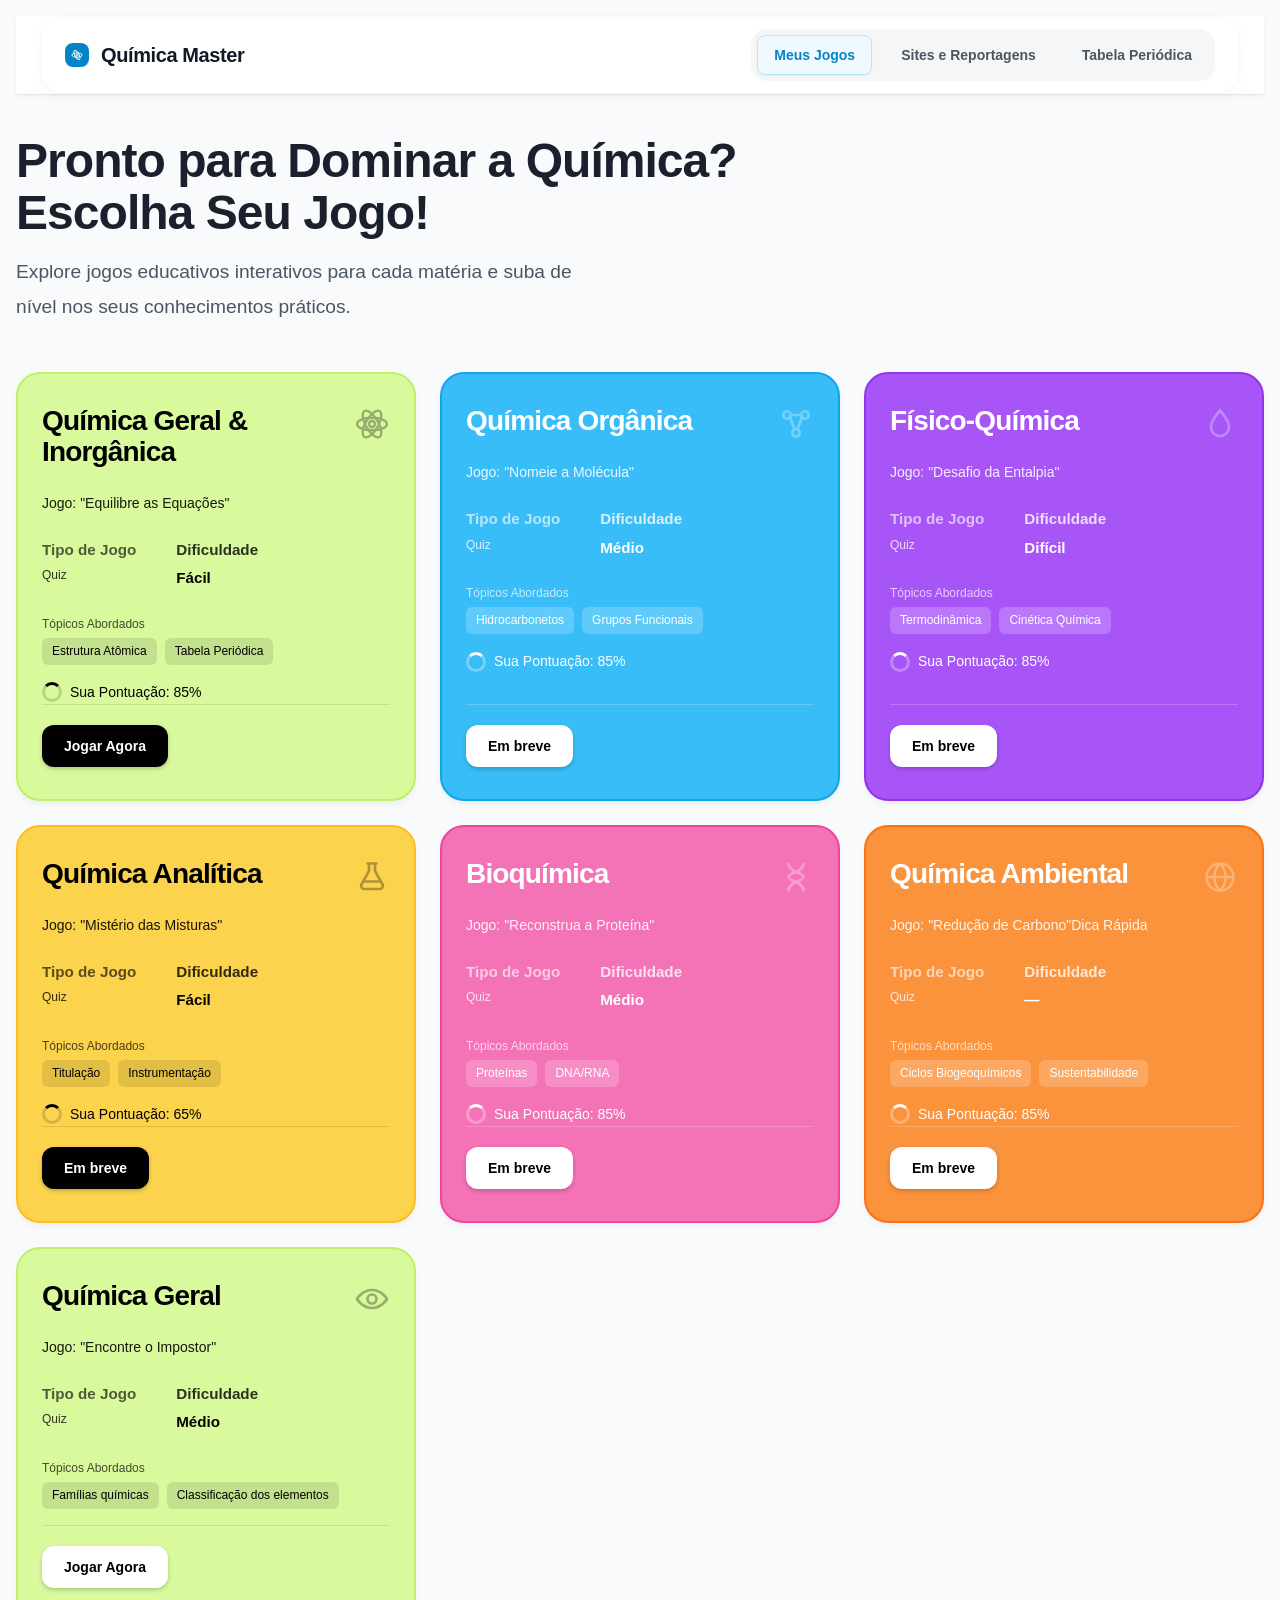
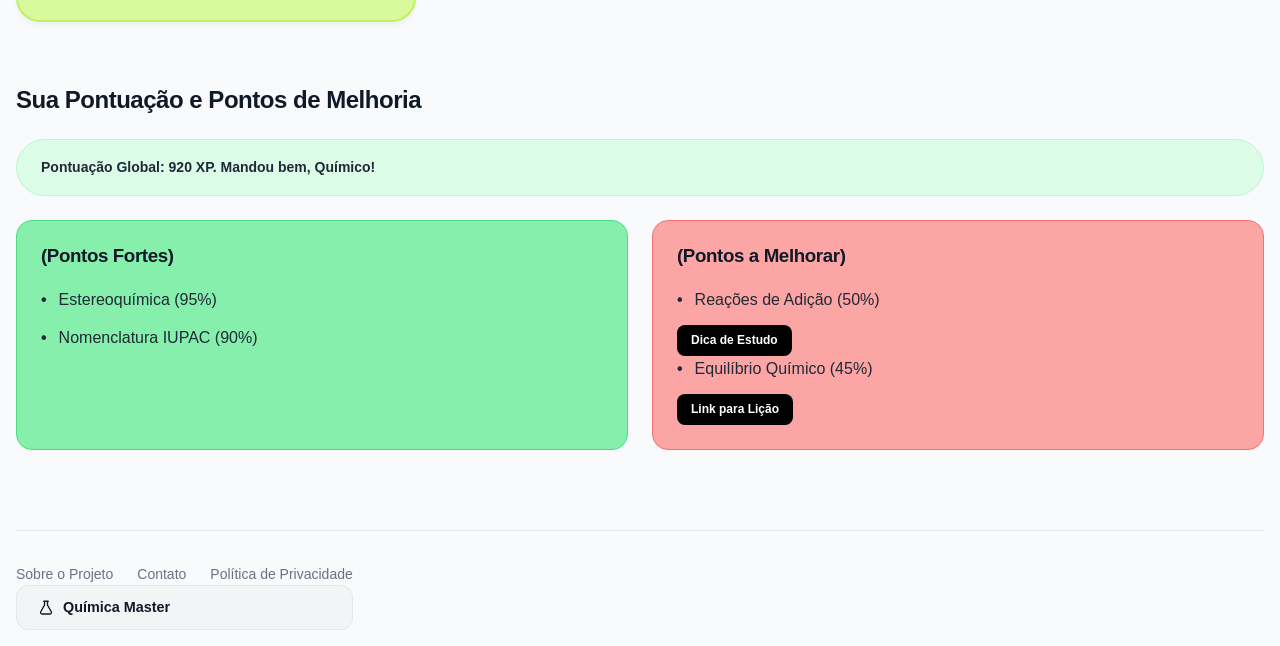
==== index.html @ 3f93c165 "Versão inicial: plataforma Química Master com arquitetura em camadas" ====
<!DOCTYPE html>
<html lang="pt-BR">
<head>
  <meta charset="UTF-8">
  <meta name="viewport" content="width=device-width, initial-scale=1.0">
  <title>Química Master — Plataforma Educacional</title>
  
  <!-- Fonte Display -->
  <link href="https://api.fontshare.com/v2/css?f[]=clash-display@200,300,400,500,600,700,1&display=swap" rel="stylesheet">
  <!-- FontAwesome para Ícones -->
  <link rel="stylesheet" href="https://cdnjs.cloudflare.com/ajax/libs/font-awesome/6.4.0/css/all.min.css">
  
  <link rel="stylesheet" href="styles/main.css">
  <link rel="stylesheet" href="styles/components.css">
  <link rel="stylesheet" href="styles/pages.css">
  <link rel="stylesheet" href="styles/periodic-table.css">
</head>
<body>
  <div id="app"></div>

  <!-- ORDEM OBRIGATÓRIA -->
  <script src="scripts/data/jogos-data.js"></script>
  <script src="scripts/data/reportagens-data.js"></script>
  <script src="scripts/data/elementos-data.js"></script>
  <script src="scripts/domain/contratos.js"></script>
  <script src="scripts/application/services.js"></script>
  <script src="scripts/games/impostor.js"></script>
  <script src="scripts/games/balanceamento.js"></script>
  <script src="scripts/presentation/router.js"></script>
  <script src="scripts/presentation/views.js"></script>
  <script src="scripts/main.js"></script>
</body>
</html>
---- styles/main.css ----
/* ============ APRESENTAÇÃO — TOKENS, BASE E LAYOUT ============ */
:root {
  --cor-fundo: #f8fafc;
  --cor-superficie: #ffffff;
  --cor-texto: #111827;
  --cor-texto-suave: #4b5563;
  --cor-preto: #000000;
  
  /* Cores de cards do protótipo */
  --cor-geral: #d9f99d; --borda-geral: #bef264;
  --cor-organica: #38bdf8; --borda-organica: #0ea5e9;
  --cor-fisico: #a855f7; --borda-fisico: #9333ea;
  --cor-analitica: #fcd34d; --borda-analitica: #fbbf24;
  --cor-bio: #f472b6; --borda-bio: #ec4899;
  --cor-ambiental: #fb923c; --borda-ambiental: #f97316;

  --raio: 1.25rem;
  --sombra: 0 4px 6px -1px rgba(0, 0, 0, 0.05);
  --sombra-forte: 0 12px 20px -5px rgba(0, 0, 0, 0.15);
  --fonte-display: 'Clash Display', sans-serif;
  --fonte-texto: 'Clash Display', sans-serif;
}

* { margin: 0; padding: 0; box-sizing: border-box; }
body { 
  font-family: var(--fonte-texto); 
  background: var(--cor-fundo); 
  color: var(--cor-texto); 
  line-height: 1.6; 
  padding: 16px;
  max-width: 1400px;
  margin: 0 auto;
}

h1, h2, h3 { font-family: var(--fonte-display); line-height: 1.2; letter-spacing: -0.02em; }
a { color: var(--cor-texto); }
:focus-visible { outline: 3px solid #3b82f6; outline-offset: 2px; }

.container { max-width: 1400px; margin: 0 auto; }
main { min-height: 60vh; padding-bottom: 40px; }

/* Cabeçalho flutuante */
.cabecalho { position: sticky; top: 16px; z-index: 50; margin-bottom: 40px; }
.cabecalho-inner { 
  background: rgba(255, 255, 255, 0.8); 
  backdrop-filter: blur(12px); 
  -webkit-backdrop-filter: blur(12px); 
  border-radius: 1.5rem; 
  box-shadow: 0 4px 20px -5px rgba(0,0,0,0.05); 
  border: 1px solid rgba(243, 244, 246, 0.5);
  display: flex; 
  align-items: center; 
  justify-content: space-between; 
  padding: 16px 24px; 
}

/* Cabeçalho: limitando o tamanho do ícone */
.logo { 
  font-weight: 700; 
  font-size: 1.25rem; /* Fonte um pouco menor */
  color: var(--cor-texto); 
  text-decoration: none; 
  display: flex; 
  align-items: center; 
  gap: 10px; 
  letter-spacing: -0.02em;
}
/* Trava o tamanho do ícone SVG ou FontAwesome no navbar */
.logo svg, .logo i, .logo-icon svg, .logo-icon i {
  width: 24px !important;
  height: 24px !important;
  font-size: 24px !important;
  display: block;
}
.logo-icon {
  background: #f3f4f6;
  padding: 6px 8px; /* Padding reduzido */
  border-radius: 0.5rem;
  display: flex;
  align-items: center;
  justify-content: center;
}

/* Rodapé: limitando o tamanho do ícone gigante */
.logo-rodape { 
  background: #f3f4f6; 
  padding: 8px 16px; 
  border-radius: 0.75rem; 
  border: 1px solid #e5e7eb; 
  font-weight: 700; 
  font-size: 0.9rem;
  color: #111827; 
  display: flex; 
  align-items: center; 
  gap: 8px; 
}
/* Trava o tamanho do ícone SVG ou FontAwesome no rodapé */
.logo-rodape svg, .logo-rodape i {
  width: 18px !important;
  height: 18px !important;
  font-size: 18px !important;
  display: block;
}

.navegacao { display: flex; gap: 4px; background: rgba(243, 244, 246, 0.8); padding: 6px; border-radius: 1rem; }
.navegacao a { 
  padding: 10px 24px; 
  border-radius: 0.75rem; 
  text-decoration: none; 
  color: var(--cor-texto-suave); 
  font-weight: 500; 
  font-size: 0.875rem; 
  transition: all 0.2s; 
}
.navegacao a.ativo { 
  background: #fff; 
  color: var(--cor-texto); 
  font-weight: 600;
  box-shadow: 0 1px 2px rgba(0,0,0,0.05); 
}
.navegacao a:hover:not(.ativo) { color: var(--cor-texto); }

/* Rodapé */
.rodape { border-top: 1px solid #e5e7eb; padding-top: 32px; display: flex; justify-content: space-between; align-items: center; flex-wrap: wrap; gap: 24px; margin-top: 40px; }
.rodape nav { display: flex; gap: 24px; font-size: 0.875rem; color: #6b7280; font-weight: 500; }
.rodape nav a { text-decoration: none; color: inherit; transition: color 0.2s; }
.rodape nav a:hover { color: #000; }
.logo-rodape { background: #f3f4f6; padding: 10px 20px; border-radius: 0.75rem; border: 1px solid #e5e7eb; font-weight: 700; color: #111827; display: flex; align-items: center; gap: 8px; }

@media (max-width: 768px) { 
  .cabecalho-inner { flex-direction: column; gap: 16px; padding: 16px; } 
  .navegacao { overflow-x: auto; max-width: 100%; }
}

/* ========================================================= */
/* TRAVA DE SEGURANÇA GLOBAL PARA ÍCONES (FONT AWESOME)      */
/* ========================================================= */
svg.svg-inline--fa, 
i[class^="fa-"], 
i[class*=" fa-"] {
  max-width: 1em;
  max-height: 1em;
  display: inline-block;
}

/* Forçando o tamanho correto para o ícone da logo no Navbar e Rodapé */
header svg, header i,
footer svg, footer i,
.cabecalho svg, .cabecalho i,
.logo svg, .logo i {
  width: 24px !important;
  height: 24px !important;
  font-size: 24px !important;
  max-width: 24px !important;
  max-height: 24px !important;
}

/* ============ CABEÇALHO E NAVEGAÇÃO FIXA ============ */
.cabecalho {
  position: sticky;
  top: 0;
  z-index: 1000;
  background-color: #ffffff;
  border-bottom: 1px solid #e5e7eb;
  box-shadow: 0 1px 3px rgba(0,0,0,0.05);
}

.cabecalho-inner {
  display: flex;
  justify-content: space-between;
  align-items: center;
  flex-wrap: wrap;          /* evita o corte que você reclamou */
  gap: 8px;
  max-width: 1200px;
  margin: 0 auto;
  padding: 12px 24px;
}

/* --- Logo --- */
.cabecalho .logo {
  display: flex;
  align-items: center;
  gap: 12px;
  font-family: var(--fonte-display);
  font-size: 2.4rem;      /* antes: 2rem — agora ~38px */
  font-weight: 600;
  color: #111827;
  text-decoration: none;
}

/* Ícone PRETO, sem fundo azul nenhum */
.cabecalho .logo svg {
  background-color: transparent;   /* fundo azul sai */
  color: #111827;                  /* ícone preto */
  padding: 0;
  border-radius: 0;
  width: 44px;                     /* ícone maior */
  height: 44px;
  box-sizing: border-box;
}

/* --- Navegação --- */
.navegacao {
  display: flex;
  gap: 12px;
  align-items: center;
  flex-wrap: wrap;
}

.navegacao a {
  display: inline-flex;
  align-items: center;
  gap: 8px;
  padding: 8px 16px;
  color: #4b5563;
  font-family: var(--fonte-texto);
  font-weight: 600;
  font-size: 0.875rem;
  text-decoration: none;
  border-radius: 8px;
  border: 1px solid transparent;
  transition: all 0.2s ease;
}

.navegacao a svg {
  width: 18px;
  height: 18px;
  color: #6b7280;
}

.navegacao a:hover {
  background-color: #f3f4f6;
  color: #111827;
}

/* Aba ativa */
.navegacao a.ativo {
  background-color: #f0f9ff;
  color: #0284c7;
  border: 1px solid #bae6fd;
}

.navegacao a.ativo svg {
  color: #0284c7;
}

@media (max-width: 640px) {
  .cabecalho .logo { font-size: 1.9rem; }
  .cabecalho .logo svg { width: 40px; height: 40px; }
}
---- styles/components.css ----
/* ============ APRESENTAÇÃO — COMPONENTES ============ */
.botao-jogar { 
  display: inline-flex; 
  align-items: center; 
  gap: 8px; 
  padding: 8px 20px; 
  border-radius: 0.75rem; 
  background: var(--cor-preto); 
  color: #fff; 
  font-weight: 600; 
  font-size: 0.875rem; 
  text-decoration: none; 
  border: 2px solid transparent; 
  cursor: pointer; 
  transition: all 0.2s; 
  box-shadow: 0 2px 4px rgba(0,0,0,0.2);
}
.botao-jogar:hover { transform: scale(1.02); background: #333; }
.botao-jogar:active { transform: scale(0.98); }

.botao-jogar.claro { background: #fff; color: #000; }
.botao-jogar.claro:hover { background: #f3f4f6; }

.botao-estatico, .botao-outline { 
  display: inline-block; 
  background: var(--cor-preto); 
  color: #fff; 
  border-radius: 0.5rem; 
  padding: 6px 14px; 
  font-size: 0.75rem; 
  font-weight: 600; 
  border: none;
  cursor: pointer;
  transition: opacity 0.2s;
}
.botao-estatico:hover, .botao-outline:hover { opacity: 0.85; }

.chip { 
  display: inline-block; 
  padding: 4px 10px; 
  border-radius: 0.375rem; 
  font-size: 0.75rem; 
  font-weight: 600; 
  background: rgba(0, 0, 0, 0.1); 
  color: inherit; 
}
.rotulo { font-size: 0.75rem; font-weight: 500; opacity: 0.7; display: block; margin-bottom: 4px; }

/* Progress Ring (Donut do antigo para o anel novo) */
.donut { 
  display: inline-block;
  width: 1.25rem;
  height: 1.25rem;
  border: 3px solid rgba(0,0,0,0.15);
  border-top-color: currentColor;
  border-radius: 50%;
  margin-right: 0.5rem;
  background: transparent;
}
.donut::after { display: none; }
---- styles/pages.css ----
/* ============ APRESENTAÇÃO — PÁGINAS ============ */

/* ========================================================= */
/* 1. HERO (TÍTULO PRINCIPAL)                                */
/* ========================================================= */
.hero { 
  text-align: left; 
  max-width: 850px; 
  margin: 0 0 48px 0; 
}
.hero h1 { 
  font-size: clamp(2.4rem, 4.8vw, 3rem);  /* antes: clamp(2.4rem, 4.5vw, 3.3rem) */
  font-weight: 650; 
  line-height: 1.08; 
  letter-spacing: -0.02em;
  color: #1A202C; 
  margin-bottom: 16px; 
}
.hero p { 
  color: #4b5563; 
  font-size: clamp(1rem, 1.5vw, 1.225rem); 
  font-weight: 500; 
  max-width: 600px;
  line-height: 1.8; 
}

/* ========================================================= */
/* 2. GRADE DE JOGOS (3 COLUNAS)                             */
/* ========================================================= */
.grade-jogos { 
  display: grid; 
  grid-template-columns: repeat(3, 1fr); 
  gap: 24px; 
  margin-bottom: 64px; 
}

@media (max-width: 1024px) {
  .grade-jogos { grid-template-columns: repeat(2, 1fr); }
}
@media (max-width: 768px) {
  .grade-jogos { grid-template-columns: 1fr; }
}

/* ========================================================= */
/* 3. CARTÃO DE JOGO                                         */
/* ========================================================= */
.cartao-jogo { 
  position: relative; 
  background: var(--cor-geral); 
  border: 2px solid var(--borda-geral);
  color: #000; 
  border-radius: 1.5rem; 
  padding: 32px 24px; 
  display: flex; 
  flex-direction: column; 
  min-height: 300px;
  box-shadow: var(--sombra); 
  transition: transform 0.2s ease, box-shadow 0.2s ease; 
  overflow: hidden;
}
.cartao-jogo:hover { 
  transform: translateY(-5px); 
  box-shadow: var(--sombra-forte); 
}

/* Cores dinâmicas dos cards */
.cartao-jogo:nth-child(6n+1) { background: var(--cor-geral); border-color: var(--borda-geral); color: #000; }
.cartao-jogo:nth-child(6n+2) { background: var(--cor-organica); border-color: var(--borda-organica); color: #fff; }
.cartao-jogo:nth-child(6n+3) { background: var(--cor-fisico); border-color: var(--borda-fisico); color: #fff; }
.cartao-jogo:nth-child(6n+4) { background: var(--cor-analitica); border-color: var(--borda-analitica); color: #000; }
.cartao-jogo:nth-child(6n+5) { background: var(--cor-bio); border-color: var(--borda-bio); color: #fff; }
.cartao-jogo:nth-child(6n+6) { background: var(--cor-ambiental); border-color: var(--borda-ambiental); color: #fff; }

/* Adaptação para os cards escuros */
.cartao-jogo:nth-child(6n+2) .chip, .cartao-jogo:nth-child(6n+3) .chip, .cartao-jogo:nth-child(6n+5) .chip, .cartao-jogo:nth-child(6n+6) .chip { background: rgba(255,255,255,0.2); }
.cartao-jogo:nth-child(6n+2) .donut, .cartao-jogo:nth-child(6n+3) .donut, .cartao-jogo:nth-child(6n+5) .donut, .cartao-jogo:nth-child(6n+6) .donut { border-color: rgba(255,255,255,0.3); border-top-color: #fff; }
.cartao-jogo:nth-child(6n+2) .botao-jogar, .cartao-jogo:nth-child(6n+3) .botao-jogar, .cartao-jogo:nth-child(6n+5) .botao-jogar, .cartao-jogo:nth-child(6n+6) .botao-jogar { background: #fff; color: #000; }

.cartao-jogo h2 { 
  font-size: 1.75rem; 
  font-weight: 700; 
  line-height: 1.1; 
  margin-bottom: 24px; 
  padding-right: 50px; 
  letter-spacing: -0.03em;
}

/* Ícone fixo no canto superior direito */
.icone-area { 
  position: absolute; 
  top: 32px; 
  right: 24px; 
  width: 36px; 
  height: 36px; 
  display: flex; 
  align-items: center; 
  justify-content: center; 
  opacity: 0.3; 
  transition: transform 0.3s; 
}
.icone-area svg, .icone-area i { 
  width: 100% !important; 
  height: 100% !important; 
  font-size: 36px !important; 
}
.cartao-jogo:hover .icone-area { transform: scale(1.1) rotate(5deg); }

.cartao-jogo .nome-jogo { font-size: 0.875rem; font-weight: 500; opacity: 0.9; margin-bottom: 24px; }

/* Metadados (Tipo de Jogo / Dificuldade) */
.meta { display: flex; gap: 40px; font-size: 0.75rem; margin-bottom: 24px; }
.meta > div { display: flex; flex-direction: column; gap: 4px; }
.meta span:first-child { font-size: 0.75rem; opacity: 0.8; }
.meta span:last-child { font-size: 0.95rem; font-weight: 700; }

.topicos { display: flex; gap: 8px; flex-wrap: wrap; margin-bottom: 16px; }

.rodape-cartao { display: flex; justify-content: space-between; align-items: center; margin-top: auto; padding-top: 20px; border-top: 1px solid rgba(0,0,0,0.1); }
.cartao-jogo:nth-child(6n+2) .rodape-cartao, .cartao-jogo:nth-child(6n+3) .rodape-cartao, .cartao-jogo:nth-child(6n+5) .rodape-cartao, .cartao-jogo:nth-child(6n+6) .rodape-cartao { border-top-color: rgba(255,255,255,0.2); }

.pontuacao-linha { display: flex; align-items: center; font-size: 0.875rem; font-weight: 600; }

/* ========================================================= */
/* 4. SEÇÃO DE PONTUAÇÃO                                     */
/* ========================================================= */
.secao-pontuacao h2 { font-size: 1.5rem; margin-bottom: 24px; }
.barra-xp { background: #dcfce7; border: 1px solid #bbf7d0; color: #1f2937; border-radius: 999px; padding: 16px 24px; font-weight: 700; font-size: 0.875rem; margin-bottom: 24px; }
.colunas-pontuacao { display: grid; grid-template-columns: 1fr 1fr; gap: 24px; }

.painel-pontos { border-radius: 1rem; padding: 24px; border: 1px solid transparent; }
.painel-pontos.fortes { background: #86efac; border-color: #4ade80; }
.painel-pontos.melhorar { background: #fca5a5; border-color: #f87171; }
.painel-pontos h3 { font-weight: 700; margin-bottom: 20px; color: #111827; }
.item-ponto { display: flex; align-items: center; gap: 12px; margin-bottom: 12px; font-weight: 500; color: #1f2937; }
.item-ponto::before { content: "•"; color: inherit; font-weight: bold; }

/* ========================================================= */
/* 5. REPORTAGENS E SITES                                    */
/* ========================================================= */
.grade-reportagens { 
  display: grid; 
  grid-template-columns: repeat(3, 1fr); 
  gap: 24px; 
}
@media (max-width: 1024px) { .grade-reportagens { grid-template-columns: repeat(2, 1fr); } }
@media (max-width: 768px)  { .grade-reportagens { grid-template-columns: 1fr; } }

.cartao-reportagem { 
  background: #fff; 
  border-radius: 1.5rem; 
  border: 1px solid #f3f4f6; 
  box-shadow: 0 1px 2px rgba(0,0,0,0.05); 
  transition: all 0.3s; 
  display: flex; 
  flex-direction: column; 
  padding: 24px; 
}
.cartao-reportagem:hover { transform: translateY(-4px); box-shadow: 0 12px 20px -5px rgba(0,0,0,0.1); }

.fonte-label { 
  display: inline-flex; align-items: center; gap: 8px;
  color: #007A99; 
  font-family: var(--fonte-texto);
  font-size: 0.75rem; 
  font-weight: 700; 
  text-transform: uppercase; 
  letter-spacing: 0.05em; 
  margin-bottom: 16px; 
}
.fonte-label svg { width: 16px; height: 16px; }

.cartao-reportagem h2 { 
  font-family: var(--fonte-display);   /* letra da sua plataforma */
  font-size: 1.25rem; 
  font-weight: 700; 
  color: #111827; 
  line-height: 1.3;
  margin-bottom: 12px; 
}
.cartao-reportagem p { 
  font-family: var(--fonte-texto);     /* letra da sua plataforma */
  font-size: 0.875rem; 
  color: #4b5563; 
  line-height: 1.6;
  margin-bottom: 20px; 
}

.botao-reportagem {
  display: flex;
  align-items: center;
  justify-content: space-between; /* Separa o texto do ícone */
  width: 100%; /* Ocupa toda a largura disponível */
  background: #f8fafc;
  border: 1px solid #e5e7eb;
  border-radius: 8px; /* Cantos levemente arredondados em vez de 999px */
  padding: 12px 16px; /* Ajuste no preenchimento interno */
  color: #111827;
  font-family: var(--fonte-texto);
  font-weight: 600;
  font-size: 0.875rem;
  text-decoration: none;
  margin-top: auto;
  transition: background 0.2s;
}

.botao-reportagem:hover { 
  background: #f1f5f9; 
}

.botao-reportagem svg {
  width: 18px !important;
  height: 18px !important;
  flex: none;
  color: #111827; /* Garante que a cor do ícone combine com o texto */
}

/* ============ AJUSTE: diminuir o negrito dos cards ============ */
.cartao-jogo h2 { font-weight: 600; }                     /* título da matéria */
.cartao-jogo .meta span:last-child { font-weight: 600; }  /* valores: Quiz, Fácil... */
.cartao-jogo .chip { font-weight: 500; }                  /* chips de tópicos */
.pontuacao-linha { font-weight: 500; }                    /* Sua Pontuação: 85% */
.botao-jogar { font-weight: 600; }                        /* botão Jogar Agora */

/* ========================================================= */
/* CABEÇALHO E NAVEGAÇÃO FIXA                                */
/* ========================================================= */

.cabecalho {
  position: sticky; /* Fixa no topo */
  top: 0;
  z-index: 1000;
  background-color: #ffffff;
  border-bottom: 1px solid #e5e7eb;
  box-shadow: 0 1px 3px rgba(0,0,0,0.05); /* Sombra leve */
}

.cabecalho-inner {
  display: flex;
  justify-content: space-between;
  align-items: center;
  max-width: 1200px;
  margin: 0 auto;
  padding: 12px 24px;
}

/* --- Estilo da Logo --- */
.cabecalho .logo {
  display: flex;
  align-items: center;
  gap: 12px;
  font-family: var(--fonte-display, sans-serif);
  font-size: 1.25rem;
  font-weight: 700;
  color: #111827;
  text-decoration: none;
}

/* Fundo azul quadrado no ícone do frasco da logo */
.cabecalho .logo svg {
  background-color: #0284c7; 
  color: #ffffff;
  padding: 6px;
  border-radius: 8px;
  width: 32px;
  height: 32px;
  box-sizing: border-box;
}

/* --- Estilo da Navegação e Botões --- */
.navegacao {
  display: flex;
  gap: 12px;
  align-items: center;
}

.navegacao a {
  display: inline-flex;
  align-items: center;
  gap: 8px;
  padding: 8px 16px;
  color: #4b5563; /* Cinza escuro */
  font-family: var(--fonte-texto, sans-serif);
  font-weight: 600;
  font-size: 0.875rem;
  text-decoration: none;
  border-radius: 8px;
  border: 1px solid transparent; /* Evita pulo no layout ao ativar borda */
  transition: all 0.2s ease;
}

.navegacao a svg {
  width: 18px;
  height: 18px;
  color: #6b7280; /* Ícone cinza padrão */
}

.navegacao a:hover {
  background-color: #f3f4f6;
  color: #111827;
}

/* --- Estado Ativo (Ex: Tabela Periódica selecionada) --- */
.navegacao a.ativo {
  background-color: #f0f9ff; /* Azul bem clarinho */
  color: #0284c7; /* Texto azul */
  border: 1px solid #bae6fd; /* Borda azul clara */
}

.navegacao a.ativo svg {
  color: #0284c7; /* Ícone azul */
}
---- styles/periodic-table.css ----
/* ============ APRESENTAÇÃO — TABELA PERIÓDICA ============ */
.container-tabela { 
  overflow-x: auto; 
  padding: 24px; 
  background: #fff; 
  border-radius: 1.5rem; 
  box-shadow: 0 1px 2px rgba(0,0,0,0.05); 
  border: 1px solid #f3f4f6;
}
.grade-periodica { display: grid; grid-template-columns: repeat(18, minmax(55px, 1fr)); gap: 6px; min-width: 1000px; }

.elemento { 
  border-radius: 0.75rem; 
  padding: 8px; 
  text-align: center; 
  border: 1px solid rgba(0,0,0,0.05); 
  min-height: 64px; 
  display: flex; 
  flex-direction: column; 
  justify-content: center; 
  cursor: pointer; 
  transition: all 0.2s; 
  position: relative;
}
.elemento:hover { transform: translateY(-4px); box-shadow: 0 10px 15px -3px rgba(0,0,0,0.1); z-index: 10; color: #fff; border-color: transparent; }

.elemento .numero { position: absolute; top: 4px; left: 6px; font-size: 0.625rem; opacity: 0.6; font-weight: 600; }
.elemento .simbolo { font-family: var(--fonte-display); font-weight: 700; font-size: 1.25rem; }
.elemento .nome, .elemento .massa { display: none; } /* Ocultos para ficar minimalista como o protótipo */

/* Cores Tabela Protótipo */
.cat-nao-metal { background: #f0fdf4; border-color: #bbf7d0; }
.cat-nao-metal:hover { background: #4ade80; }

.cat-gas-nobre { background: #eff6ff; border-color: #bfdbfe; }
.cat-gas-nobre:hover { background: #60a5fa; }

.cat-metal-alcalino { background: #fff7ed; border-color: #fed7aa; }
.cat-metal-alcalino:hover { background: #fb923c; }

.cat-metal-alcalinoterroso { background: #fefce8; border-color: #fef08a; }
.cat-metal-alcalinoterroso:hover { background: #facc15; }

.cat-semimetal, .cat-halogenio, .cat-metal { background: #f3f4f6; border-color: #e5e7eb; }
.cat-semimetal:hover, .cat-halogenio:hover, .cat-metal:hover { background: #9ca3af; }

.faixa-lantanideos { grid-column: 3 / 13; display: flex; align-items: center; justify-content: center; font-size: 0.875rem; color: #9ca3af; font-weight: 600; text-transform: uppercase; background: #f9fafb; border-radius: 0.75rem; border: 1px dashed #e5e7eb; letter-spacing: 0.05em; }
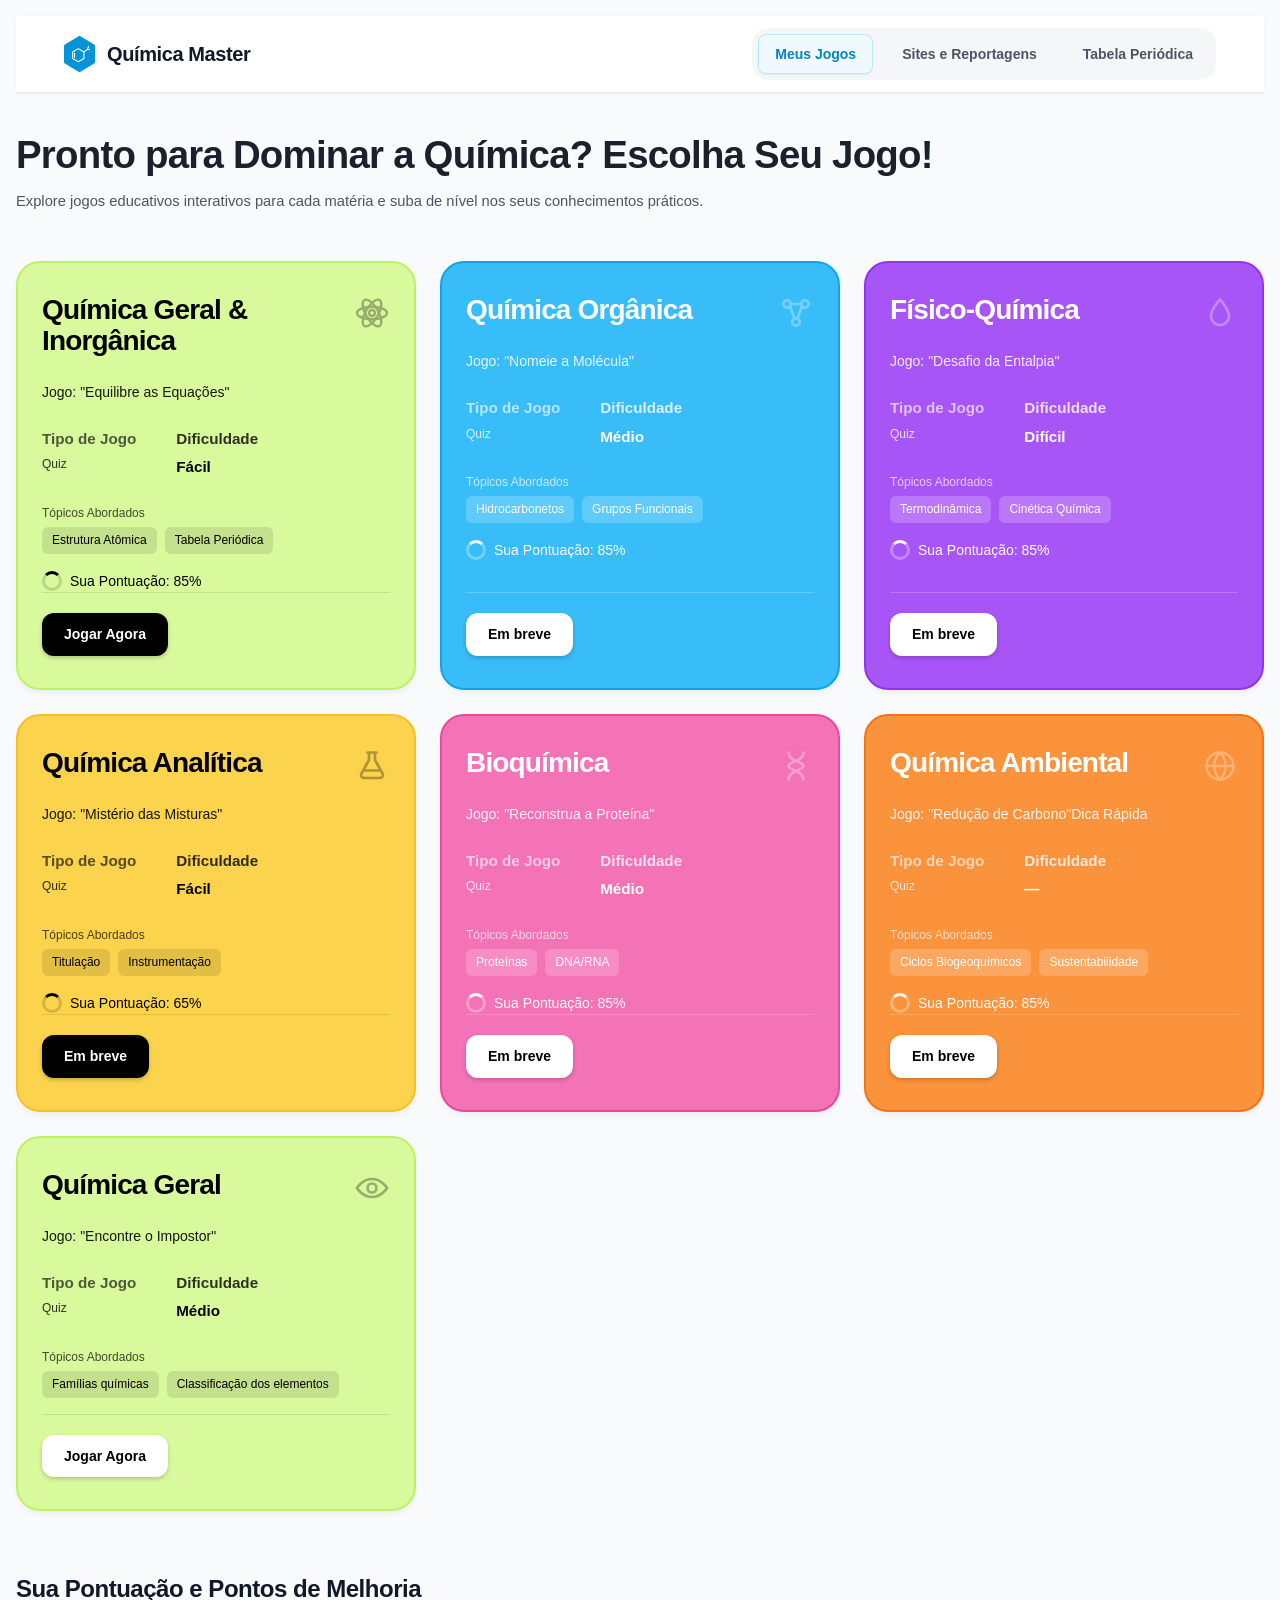
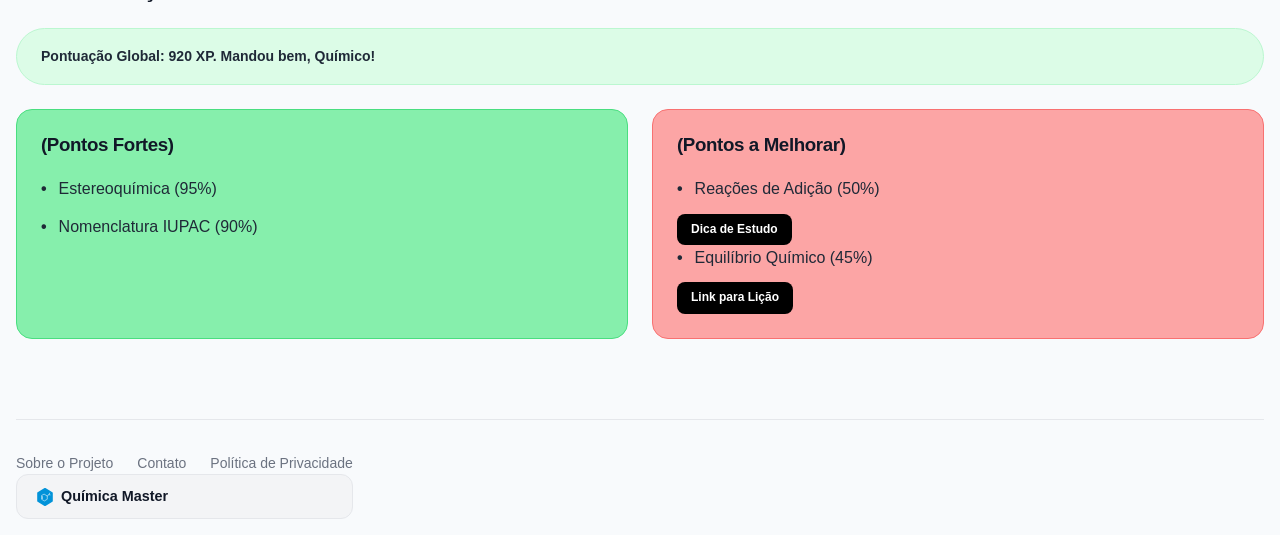
==== commit a9022ee1: "Alteração na aba reportagem, menu mobile e mudança no icone principal" ====
--- a/index.html
+++ b/index.html
@@ -7,6 +7,10 @@
   
   <!-- Fonte Display -->
   <link href="https://api.fontshare.com/v2/css?f[]=clash-display@200,300,400,500,600,700,1&display=swap" rel="stylesheet">
+  <!-- Fonte de texto (aba Reportagens): Poppins -->
+  <link rel="preconnect" href="https://fonts.googleapis.com">
+  <link rel="preconnect" href="https://fonts.gstatic.com" crossorigin>
+  <link href="https://fonts.googleapis.com/css2?family=Poppins:wght@400;500;600;700&display=swap" rel="stylesheet">
   <!-- FontAwesome para Ícones -->
   <link rel="stylesheet" href="https://cdnjs.cloudflare.com/ajax/libs/font-awesome/6.4.0/css/all.min.css">
   
--- a/styles/pages.css
+++ b/styles/pages.css
@@ -5,24 +5,26 @@
 /* ========================================================= */
 .hero { 
   text-align: left; 
-  max-width: 850px; 
+  max-width: none;          /* antes: 850px — o texto precisa caber em uma linha */
   margin: 0 0 48px 0; 
 }
 .hero h1 { 
-  font-size: clamp(2.4rem, 4.8vw, 3rem);  /* antes: clamp(2.4rem, 4.5vw, 3.3rem) */
+  font-size: clamp(1.75rem, 3vw, 2.5rem);   /* antes: clamp(2.4rem, 4.8vw, 3rem) */
   font-weight: 650; 
-  line-height: 1.08; 
+  line-height: 1.15; 
   letter-spacing: -0.02em;
   color: #1A202C; 
-  margin-bottom: 16px; 
+  margin-bottom: 12px; 
 }
 .hero p { 
   color: #4b5563; 
-  font-size: clamp(1rem, 1.5vw, 1.225rem); 
+  font-size: clamp(0.85rem, 1.15vw, 1.2rem);   /* antes: clamp(1rem, 1.5vw, 1.225rem) */
   font-weight: 500; 
-  max-width: 600px;
-  line-height: 1.8; 
-}
+  max-width: none;
+  line-height: 1.6; 
+  white-space: nowrap;                        /* uma linha, sem quebrar */
+}
+@media (max-width: 1000px) { .hero p { white-space: normal; } }   /* telas pequenas: quebra normal */
 
 /* ========================================================= */
 /* 2. GRADE DE JOGOS (3 COLUNAS)                             */
@@ -308,4 +310,231 @@
 
 .navegacao a.ativo svg {
   color: #0284c7; /* Ícone azul */
+}
+
+/* ========================================================= */
+/* 6. REPORTAGENS — PESQUISA + TÓPICOS (CHIPS) + CARTÕES     */
+/* ========================================================= */
+.reportagens-pagina { width: 100%; }
+
+/* Textos da aba em Poppins; títulos (h2) continuam na fonte de títulos da plataforma */
+.reportagens-pagina,
+.reportagens-pagina p,
+.reportagens-pagina a,
+.reportagens-pagina input,
+.reportagens-pagina span {
+  font-family: 'Poppins', system-ui, -apple-system, 'Segoe UI', sans-serif;
+}
+.reportagens-pagina h2,
+.reportagens-pagina h2 a {
+  font-family: var(--fonte-display);
+  letter-spacing: -0.02em;
+}
+.reportagens-pagina .cartao-reportagem p,
+.reportagens-pagina .destaque-texto p { line-height: 1.65; }
+
+/* Botão/campo de pesquisa (pílula) */
+.busca-reportagens { position: relative; margin-bottom: 14px; }
+.busca-icone {
+  position: absolute; left: 18px; top: 50%; transform: translateY(-50%);
+  display: flex; width: 20px; height: 20px; color: #374151; pointer-events: none;
+}
+.busca-icone svg { width: 20px; height: 20px; }
+.busca-input {
+  width: 100%;
+  padding: 14px 48px 14px 48px;
+  border: 1px solid #e5e7eb;
+  border-radius: 999px;
+  background: #fff;
+  font: inherit;
+  font-size: 0.9375rem;
+  color: #111827;
+  outline: none;
+  transition: border-color 0.2s, box-shadow 0.2s;
+}
+.busca-input::placeholder { color: #9ca3af; }
+.busca-input:focus { border-color: #0b2a5b; box-shadow: 0 0 0 3px rgba(11,42,91,0.10); }
+.busca-input::-webkit-search-cancel-button { display: none; }
+.busca-limpar {
+  position: absolute; right: 12px; top: 50%; transform: translateY(-50%);
+  display: flex; align-items: center; justify-content: center;
+  width: 28px; height: 28px; border: 0; border-radius: 50%;
+  background: transparent; color: #6b7280; cursor: pointer;
+}
+.busca-limpar:hover { background: #f3f4f6; color: #0b2a5b; }
+.busca-limpar svg { width: 16px; height: 16px; }
+.busca-limpar[hidden] { display: none; }
+
+/* Tópicos/temas logo abaixo da pesquisa */
+.chips-temas {
+  display: flex; flex-wrap: wrap; gap: 10px;
+  padding-bottom: 18px; margin-bottom: 18px;
+  border-bottom: 1px solid #f3f4f6;
+}
+.chip-tema {
+  display: inline-flex; align-items: center; gap: 6px;
+  padding: 8px 16px;
+  border: 1px solid #e5e7eb; border-radius: 999px;
+  background: #fff; color: #111827;
+  font-size: 0.8125rem; font-weight: 600; text-decoration: none;
+  transition: background 0.2s, border-color 0.2s, color 0.2s;
+}
+.chip-tema:hover { background: #f3f4f6; }
+.chip-tema.ativo { background: #0b2a5b; border-color: #0b2a5b; color: #fff; }
+.chip-hash { color: #9ca3af; font-weight: 500; }
+.chip-tema.ativo .chip-hash { color: rgba(255,255,255,0.7); }
+.reportagens-pagina.buscando .chip-tema.ativo { background: #fff; border-color: #e5e7eb; color: #111827; }
+.reportagens-pagina.buscando .chip-tema.ativo .chip-hash { color: #9ca3af; }
+
+.reportagens-topo {
+  display: flex; align-items: center; justify-content: space-between;
+  gap: 16px; margin-bottom: 16px;
+}
+.reportagens-topo h2 { font-size: 1.5rem; font-weight: 700; color: #0b2a5b; }
+.reportagens-contagem { font-size: 0.875rem; color: #6b7280; font-weight: 500; }
+.reportagens-ver-todas { font-size: 0.875rem; font-weight: 600; color: #0b2a5b; text-decoration: underline; }
+.reportagens-ver-todas:hover { text-decoration: none; }
+.reportagens-vazio { padding: 24px 0; color: #6b7280; text-align: center; }
+.reportagens-vazio[hidden], .cartao-reportagem[hidden] { display: none; }
+
+/* Lista de reportagens no formato do template: uma linha por notícia */
+.reportagens-pagina .grade-reportagens { display: block; }
+.reportagens-pagina .cartao-reportagem {
+  display: grid; grid-template-columns: 200px minmax(0, 1fr); gap: 20px; align-items: start;
+  padding: 20px 0; background: transparent; border: 0; border-bottom: 1px solid #e5e7eb;
+  border-radius: 0; box-shadow: none; transform: none;
+}
+.reportagens-pagina .cartao-reportagem:hover { transform: none; box-shadow: none; }
+.reportagens-pagina .cartao-reportagem[hidden] { display: none; }
+.item-miniatura-link { display: block; }
+.item-miniatura { display: block; width: 100%; aspect-ratio: 4 / 3; object-fit: cover; border-radius: 12px; }
+.item-miniatura-padrao { display: flex; align-items: center; justify-content: center; background: linear-gradient(135deg, #e0f2fe, #dbeafe); color: #0b2a5b; }
+.item-miniatura-padrao svg { width: 44px; height: 44px; }
+.item-corpo { min-width: 0; display: flex; flex-direction: column; }
+.item-origem { display: flex; flex-wrap: wrap; align-items: center; gap: 8px; margin-bottom: 8px; font-size: 0.8125rem; color: #111827; font-weight: 600; }
+.item-avatar { flex: none; display: inline-flex; align-items: center; justify-content: center; width: 22px; height: 22px; border-radius: 50%; background: #0b2a5b; color: #fff; font-size: 0.6875rem; font-weight: 700; }
+.item-ponto-sep { color: #9ca3af; }
+.item-tema { font-weight: 500; color: #4b5563; }
+.reportagens-pagina .cartao-reportagem h2 { font-size: 1.0625rem; line-height: 1.35; margin-bottom: 8px; }
+.reportagens-pagina .cartao-reportagem h2 a { color: inherit; text-decoration: none; }
+.reportagens-pagina .cartao-reportagem h2 a:hover { text-decoration: underline; }
+.reportagens-pagina .cartao-reportagem p { font-size: 0.875rem; line-height: 1.55; margin-bottom: 12px;
+  display: -webkit-box; -webkit-line-clamp: 3; -webkit-box-orient: vertical; overflow: hidden; }
+.item-rodape { display: flex; flex-wrap: wrap; align-items: center; gap: 16px; font-size: 0.8125rem; color: #6b7280; }
+.item-meta { display: inline-flex; align-items: center; gap: 6px; }
+.item-meta svg { width: 15px; height: 15px; }
+.item-ler { margin-left: auto; display: inline-flex; align-items: center; gap: 6px; color: #0b2a5b; font-weight: 600; text-decoration: none; }
+.item-ler:hover { text-decoration: underline; }
+.item-ler svg { width: 15px; height: 15px; }
+
+/* Reportagens em destaque (cartões grandes, como no template) */
+.destaques { display: grid; grid-template-columns: repeat(2, minmax(0, 1fr)); gap: 16px; margin-bottom: 28px; }
+.reportagens-pagina.buscando .destaques { display: none; }
+.cartao-destaque {
+  position: relative; display: flex; flex-direction: column; justify-content: flex-end;
+  min-height: 340px; border-radius: 20px; overflow: hidden; color: #fff; text-decoration: none; isolation: isolate;
+  transition: transform 0.3s, box-shadow 0.3s;
+}
+.cartao-destaque:hover { transform: translateY(-4px); box-shadow: 0 12px 20px -5px rgba(0,0,0,0.25); }
+.destaque-fundo { position: absolute; inset: 0; width: 100%; height: 100%; object-fit: cover; z-index: -2; }
+.destaque-fundo-padrao { display: flex; align-items: flex-start; justify-content: flex-end; padding: 40px; color: rgba(255,255,255,0.25); }
+.destaque-fundo-padrao svg { width: 120px; height: 120px; }
+.destaque-cor-1 { background: linear-gradient(135deg, #0b2a5b, #0293d9); }
+.destaque-cor-2 { background: linear-gradient(135deg, #064e3b, #0e9aa7); }
+.cartao-destaque::after {
+  content: ""; position: absolute; inset: 0; z-index: -1;
+  /* escurece a foto toda um pouco e reforça embaixo, onde fica o texto */
+  background:
+    linear-gradient(to top, rgba(0,0,0,0.88) 0%, rgba(0,0,0,0.62) 40%, rgba(0,0,0,0.30) 75%, rgba(0,0,0,0.25) 100%);
+}
+.destaque-selo {
+  position: absolute; top: 16px; left: 16px; display: inline-flex; align-items: center; gap: 6px;
+  padding: 6px 12px; border-radius: 999px; background: #fff; color: #111827; font-size: 0.8125rem; font-weight: 700;
+}
+.destaque-selo svg { width: 14px; height: 14px; color: #f97316; }
+.destaque-texto { padding: 20px; }
+.destaque-texto .item-origem { color: #fff; }
+.destaque-texto .item-tema { color: rgba(255,255,255,0.8); }
+.destaque-texto .item-ponto-sep { color: rgba(255,255,255,0.6); }
+.destaque-texto .item-avatar { background: #fff; color: #0b2a5b; }
+.destaque-texto h2 { text-shadow: 0 1px 6px rgba(0,0,0,0.5); font-size: 1.25rem; line-height: 1.3; font-weight: 700; margin-bottom: 8px; color: #fff; }
+.destaque-texto p { font-size: 0.8125rem; line-height: 1.5; color: rgba(255,255,255,0.85);
+  display: -webkit-box; -webkit-line-clamp: 3; -webkit-box-orient: vertical; overflow: hidden; }
+@media (max-width: 768px) { .destaques { grid-template-columns: 1fr; } .cartao-destaque { min-height: 300px; } }
+
+@media (max-width: 640px) {
+  .reportagens-pagina .cartao-reportagem { grid-template-columns: 110px minmax(0, 1fr); gap: 14px; }
+  .item-miniatura-padrao svg { width: 30px; height: 30px; }
+  .reportagens-pagina .cartao-reportagem p { -webkit-line-clamp: 2; }
+  .item-ler { margin-left: 0; }
+  .chips-temas { flex-wrap: nowrap; overflow-x: auto; scrollbar-width: none; }
+  .chip-tema { flex: none; }
+}
+
+/* ========================================================= */
+/* 7. LOGO — marca hexagonal                                 */
+/* ========================================================= */
+.logo .logo-marca,
+.logo-rodape .logo-marca {
+  background: none !important;
+  padding: 0 !important;
+  border-radius: 0 !important;
+  max-width: none !important;
+  max-height: none !important;
+  flex: none;
+}
+.cabecalho .logo .logo-marca { width: 31px !important; height: 36px !important; }
+.logo-rodape .logo-marca { width: 16px !important; height: 18px !important; }
+
+/* ========================================================= */
+/* 8. CABEÇALHO — um único menu + hambúrguer no celular      */
+/* ========================================================= */
+/* O main.css ainda tem o cabeçalho flutuante antigo (cartão arredondado com borda e sombra)
+   dentro da barra fixa nova: eram "dois menus". Aqui o cartão interno fica sem fundo/borda/sombra. */
+.cabecalho-inner {
+  background: transparent;
+  backdrop-filter: none;
+  -webkit-backdrop-filter: none;
+  border: 0;
+  border-radius: 0;
+  box-shadow: none;
+}
+
+.menu-toggle { display: none; }
+
+@media (max-width: 768px) {
+  .cabecalho-inner { flex-direction: row; flex-wrap: nowrap; justify-content: space-between; gap: 12px; padding: 10px 16px; }
+
+  .menu-toggle {
+    display: flex; align-items: center; justify-content: center;
+    width: 44px; height: 44px;
+    border: 1px solid #e5e7eb;
+    border-radius: 10px;
+    background: #fff;
+    color: #111827;
+    cursor: pointer;
+  }
+  .menu-toggle:hover { background: #f3f4f6; }
+  .menu-toggle .icone-fechar { display: none; }
+  .cabecalho.menu-aberto .menu-toggle .icone-menu { display: none; }
+  .cabecalho.menu-aberto .menu-toggle .icone-fechar { display: block; }
+
+  /* O menu vira um painel que abre logo abaixo do cabeçalho, sem empurrar a página */
+  .cabecalho .navegacao {
+    display: none;
+    position: absolute;
+    top: 100%; left: 0; right: 0;
+    flex-direction: column;
+    align-items: stretch;
+    gap: 4px;
+    max-width: none;
+    overflow: visible;
+    padding: 8px 16px 16px;
+    background: #fff;
+    border-radius: 0;
+    border-bottom: 1px solid #e5e7eb;
+    box-shadow: 0 12px 20px -12px rgba(0,0,0,0.15);
+  }
+  .cabecalho.menu-aberto .navegacao { display: flex; }
+  .cabecalho .navegacao a { padding: 12px 16px; }
 }
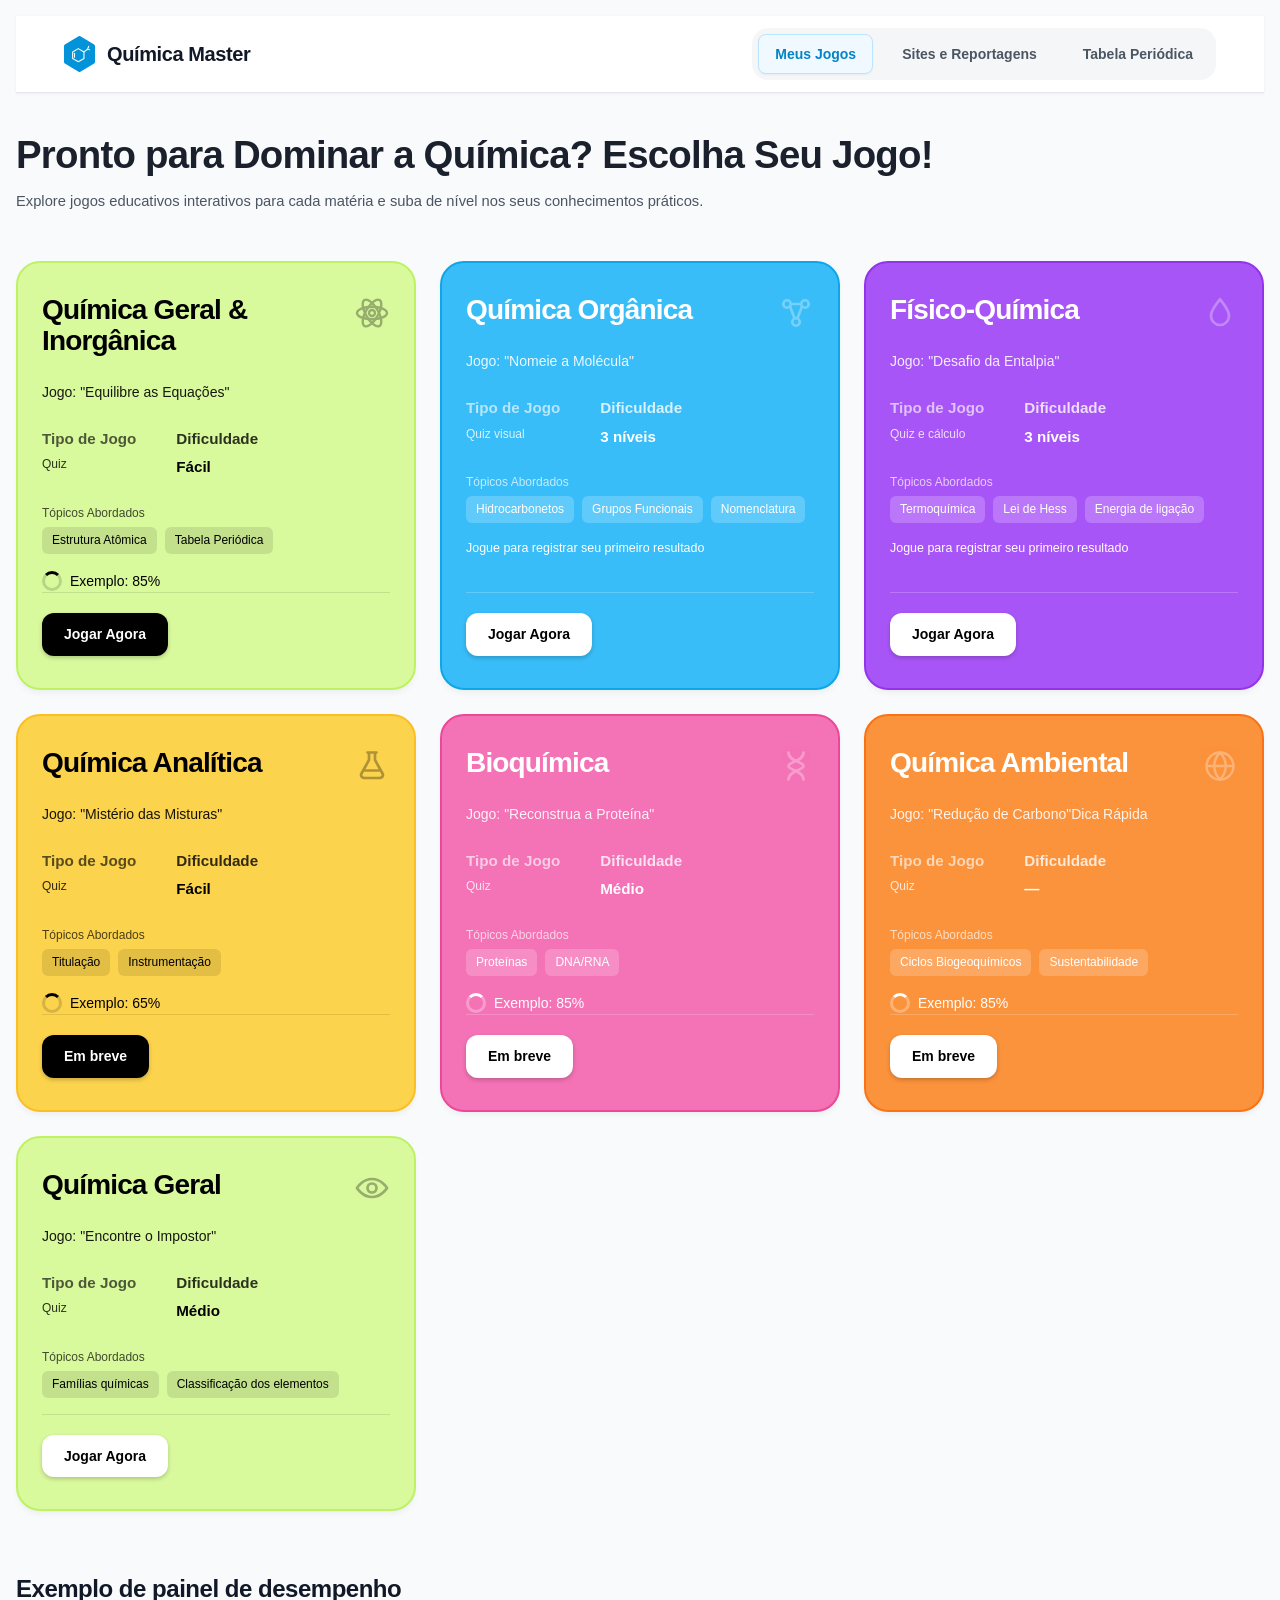
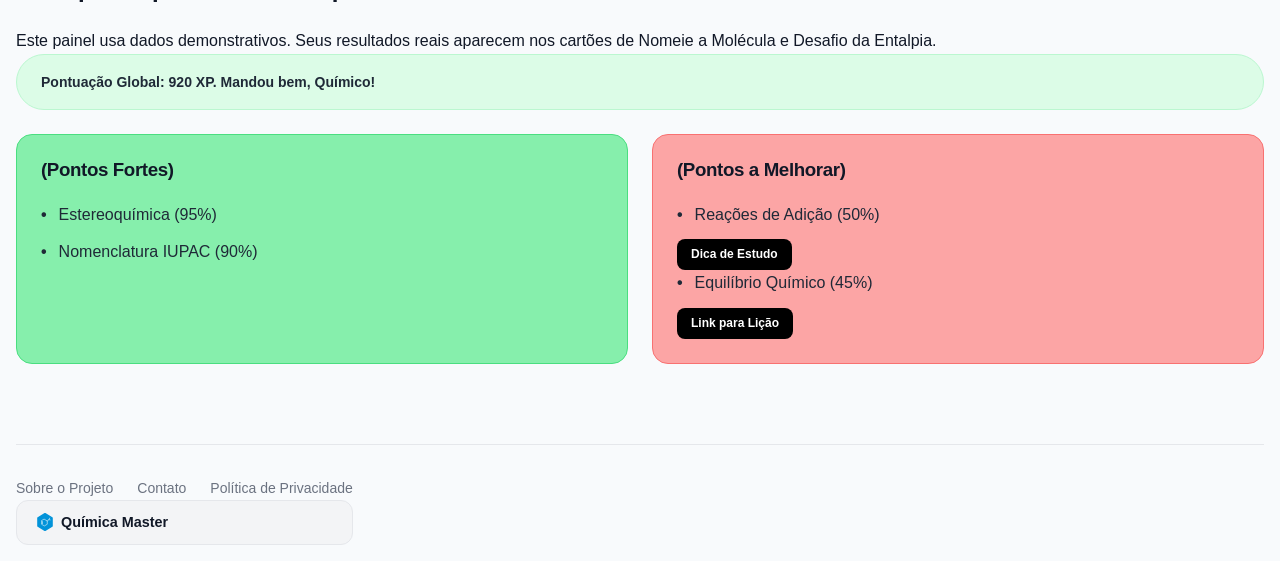
==== commit 67c8eea7: "NOVO INDEX COM QUIMICA AMBIENTAL" ====
--- a/index.html
+++ b/index.html
@@ -18,6 +18,7 @@
   <link rel="stylesheet" href="styles/components.css">
   <link rel="stylesheet" href="styles/pages.css">
   <link rel="stylesheet" href="styles/periodic-table.css">
+  <link rel="stylesheet" href="styles/games.css">
 </head>
 <body>
   <div id="app"></div>
@@ -28,10 +29,15 @@
   <script src="scripts/data/elementos-data.js"></script>
   <script src="scripts/domain/contratos.js"></script>
   <script src="scripts/application/services.js"></script>
+  <script src="scripts/application/progresso.js"></script>
   <script src="scripts/games/impostor.js"></script>
   <script src="scripts/games/balanceamento.js"></script>
+  <script src="scripts/games/quiz-base.js"></script>
+  <script src="scripts/games/nomeie-molecula.js"></script>
+  <script src="scripts/games/desafio-entalpia.js"></script>
+  <script src="scripts/games/quimica-ambiental.js"></script>
   <script src="scripts/presentation/router.js"></script>
   <script src="scripts/presentation/views.js"></script>
   <script src="scripts/main.js"></script>
 </body>
-</html>+</html>
--- a/styles/games.css
+++ b/styles/games.css
@@ -0,0 +1,657 @@
+/* Jogos educativos — estilos isolados da navegação e do catálogo. */
+.qm-jogo {
+  --qm-cor: #3fbdfc;
+  --qm-acao: #0369a1;
+  --qm-acao-hover: #075985;
+  --qm-fundo-tema: #f0f9ff;
+  --qm-borda-tema: #bae6fd;
+  --qm-tinta: #111827;
+  --qm-suave: #4b5563;
+  --qm-borda: #dce3ec;
+  width: 100%;
+  max-width: 1080px;
+  margin: 0 auto;
+  color: var(--qm-tinta);
+  font-family: var(--fonte-texto, system-ui, -apple-system, BlinkMacSystemFont, "Segoe UI", sans-serif);
+  font-size: 1rem;
+  line-height: 1.6;
+  overflow-wrap: break-word;
+}
+
+.qm-jogo.qm-tema-entalpia {
+  --qm-cor: #9b51e0;
+  --qm-acao: #6d28d9;
+  --qm-acao-hover: #5b21b6;
+  --qm-fundo-tema: #faf5ff;
+  --qm-borda-tema: #e9d5ff;
+}
+
+.qm-jogo *,
+.qm-jogo *::before,
+.qm-jogo *::after {
+  box-sizing: border-box;
+}
+
+.qm-jogo [hidden] { display: none !important; }
+.qm-jogo .qm-estado-opcao { display: block; margin-top: 4px; }
+.qm-jogo .qm-dados-energia { display: none; }
+@media (max-width: 600px) {
+  .qm-jogo .qm-dados-energia {
+    display: flex;
+    flex-wrap: wrap;
+    justify-content: center;
+    gap: 4px 12px;
+    margin-top: 8px;
+    font-size: 0.82rem;
+    text-align: center;
+  }
+}
+.qm-jogo :where(h1, h2, h3, h4) {
+  color: var(--qm-tinta);
+  font-family: var(--fonte-display, system-ui, sans-serif);
+  font-weight: 650;
+  line-height: 1.2;
+  letter-spacing: -0.025em;
+}
+
+.qm-jogo :where(button, input) { font: inherit; }
+.qm-jogo button { touch-action: manipulation; }
+.qm-jogo :where(button, a, input, summary):focus-visible {
+  outline: 3px solid var(--qm-acao);
+  outline-offset: 4px;
+}
+.qm-jogo :where(button, a, input, summary) { scroll-margin-top: 160px; }
+.qm-jogo :where(a) { color: var(--qm-acao); text-underline-offset: 3px; }
+.qm-jogo :where(p + p) { margin-top: 10px; }
+.qm-jogo :where(sub, sup) { line-height: 0; }
+
+.qm-jogo .qm-voltar {
+  display: inline-flex;
+  align-items: center;
+  min-height: 44px;
+  gap: 8px;
+  margin-bottom: 14px;
+  color: var(--qm-suave);
+  font-size: 0.9rem;
+  font-weight: 550;
+  text-decoration: none;
+}
+.qm-jogo .qm-voltar:hover { color: var(--qm-acao); text-decoration: underline; }
+
+.qm-jogo .qm-jogo-cabecalho {
+  display: grid;
+  grid-template-columns: minmax(0, 1fr) 184px;
+  align-items: center;
+  gap: 36px;
+  margin: 0 0 32px;
+}
+.qm-jogo .qm-jogo-cabecalho > * { min-width: 0; }
+.qm-jogo .qm-selo,
+.qm-jogo .qm-tag {
+  display: inline-flex;
+  align-items: center;
+  gap: 6px;
+  max-width: 100%;
+  border: 1px solid var(--qm-borda-tema);
+  border-radius: 8px;
+  padding: 5px 10px;
+  background: var(--qm-fundo-tema);
+  color: var(--qm-acao);
+  font-size: 0.76rem;
+  font-weight: 650;
+  line-height: 1.4;
+}
+.qm-jogo .qm-selo { margin-bottom: 12px; }
+.qm-jogo .qm-titulo {
+  margin: 0 0 12px;
+  font-size: clamp(2rem, 4.5vw, 3.1rem);
+  line-height: 1.06;
+}
+.qm-jogo .qm-intro-texto {
+  max-width: 650px;
+  color: var(--qm-suave);
+  font-size: 1rem;
+  line-height: 1.7;
+}
+.qm-jogo .qm-marca {
+  display: flex;
+  align-items: center;
+  justify-content: center;
+  min-height: 150px;
+  padding: 20px;
+  border: 1px solid var(--qm-borda-tema);
+  border-bottom: 5px solid var(--qm-cor);
+  border-radius: 24px;
+  background: var(--qm-fundo-tema);
+  color: var(--qm-acao);
+  font-family: var(--fonte-display, system-ui, sans-serif);
+  font-size: clamp(2.3rem, 5vw, 3.4rem);
+  font-weight: 600;
+  letter-spacing: -0.04em;
+  line-height: 1.2;
+  white-space: nowrap;
+}
+.qm-jogo .qm-marca sub { font-size: 0.55em; transform: translateY(0.35em); }
+.qm-jogo .qm-sessao { min-width: 0; }
+.qm-jogo .qm-inicio-grid {
+  display: grid;
+  grid-template-columns: minmax(0, 1.45fr) minmax(0, 1fr);
+  align-items: start;
+  gap: 24px;
+}
+.qm-jogo .qm-painel {
+  min-width: 0;
+  padding: 30px;
+  border: 1px solid var(--qm-borda);
+  border-radius: 24px;
+  background: #fff;
+  box-shadow: 0 3px 12px rgba(17, 24, 39, 0.025);
+}
+.qm-jogo .qm-guia {
+  border-top: 4px solid var(--qm-cor);
+  padding-top: 27px;
+  background: var(--qm-fundo-tema);
+}
+.qm-jogo .qm-sobretitulo {
+  margin-bottom: 8px;
+  color: var(--qm-acao);
+  font-size: 0.73rem;
+  font-weight: 700;
+  letter-spacing: 0.09em;
+  text-transform: uppercase;
+}
+.qm-jogo .qm-subtitulo { margin: 0 0 12px; font-size: 1.45rem; }
+.qm-jogo .qm-texto-suave { color: var(--qm-suave); font-size: 0.9rem; }
+.qm-jogo .qm-niveis {
+  display: grid;
+  grid-template-columns: repeat(auto-fit, minmax(155px, 1fr));
+  gap: 12px;
+  margin: 22px 0;
+}
+.qm-jogo .qm-nivel {
+  display: flex;
+  flex-direction: column;
+  align-items: flex-start;
+  gap: 5px;
+  min-width: 0;
+  min-height: 96px;
+  padding: 16px;
+  border: 2px solid var(--qm-borda);
+  border-radius: 16px;
+  background: #fff;
+  color: var(--qm-tinta);
+  text-align: left;
+  cursor: pointer;
+  transition: border-color 150ms ease, background-color 150ms ease;
+}
+.qm-jogo .qm-nivel strong { font-size: 0.95rem; font-weight: 650; }
+.qm-jogo .qm-nivel span { color: var(--qm-suave); font-size: 0.81rem; line-height: 1.5; }
+.qm-jogo .qm-nivel:hover { border-color: var(--qm-acao); }
+.qm-jogo .qm-nivel[aria-pressed="true"] {
+  border-color: var(--qm-acao);
+  background: var(--qm-fundo-tema);
+}
+.qm-jogo .qm-nivel[aria-pressed="true"] strong { color: var(--qm-acao); }
+.qm-jogo .qm-regras { margin: 20px 0; }
+.qm-jogo .qm-regras ol,
+.qm-jogo ol.qm-regras { padding-left: 22px; }
+.qm-jogo .qm-regras li { margin-bottom: 12px; padding-left: 5px; }
+.qm-jogo .qm-regras li::marker { color: var(--qm-acao); font-weight: 700; }
+.qm-jogo .qm-regras p { color: var(--qm-suave); font-size: 0.9rem; }
+.qm-jogo .qm-resumo-regras {
+  display: flex;
+  flex-wrap: wrap;
+  gap: 8px;
+  margin: 18px 0;
+}
+.qm-jogo .qm-resumo-regras > * {
+  padding: 5px 9px;
+  border-radius: 7px;
+  background: #f1f5f9;
+  color: #475569;
+  font-size: 0.77rem;
+  line-height: 1.5;
+}
+.qm-jogo .qm-acoes {
+  display: flex;
+  align-items: center;
+  flex-wrap: wrap;
+  gap: 12px;
+  margin-top: 22px;
+}
+.qm-jogo .qm-botao {
+  display: inline-flex;
+  align-items: center;
+  justify-content: center;
+  gap: 8px;
+  min-height: 48px;
+  max-width: 100%;
+  padding: 12px 22px;
+  border: 1px solid transparent;
+  border-radius: 12px;
+  font-size: 0.92rem;
+  font-weight: 650;
+  line-height: 1.4;
+  text-align: center;
+  text-decoration: none;
+  cursor: pointer;
+  transition: background-color 150ms ease, border-color 150ms ease;
+}
+.qm-jogo .qm-botao-primario { background: var(--qm-acao); color: #fff; }
+.qm-jogo .qm-botao-primario:hover:not(:disabled) { background: var(--qm-acao-hover); }
+.qm-jogo .qm-botao-secundario { border-color: var(--qm-borda); background: #fff; color: #374151; }
+.qm-jogo .qm-botao-secundario:hover:not(:disabled) { border-color: #94a3b8; background: #f8fafc; }
+.qm-jogo .qm-botao:disabled {
+  border-color: #dce3ec;
+  background: #e8edf3;
+  color: #64748b;
+  cursor: not-allowed;
+}
+.qm-jogo .qm-recorde {
+  margin-top: 20px;
+  padding-top: 18px;
+  border-top: 1px solid var(--qm-borda);
+  color: var(--qm-suave);
+  font-size: 0.84rem;
+}
+.qm-jogo .qm-recorde strong { color: var(--qm-tinta); }
+.qm-jogo .qm-nota { margin-top: 14px; color: var(--qm-suave); font-size: 0.81rem; line-height: 1.65; }
+.qm-jogo .qm-fontes {
+  margin-top: 24px;
+  border-top: 1px solid var(--qm-borda);
+  padding-top: 8px;
+  color: var(--qm-suave);
+  font-size: 0.85rem;
+}
+.qm-jogo .qm-fontes summary {
+  min-height: 44px;
+  padding: 11px 0;
+  color: #374151;
+  font-weight: 600;
+  cursor: pointer;
+}
+.qm-jogo .qm-fontes ul { margin: 6px 0 6px; padding-left: 22px; }
+.qm-jogo .qm-fontes li { margin-bottom: 9px; }
+
+/* Partida: progresso, estrutura química e respostas. */
+.qm-jogo .qm-status {
+  display: grid;
+  grid-template-columns: repeat(auto-fit, minmax(105px, 1fr));
+  gap: 20px;
+  margin-bottom: 18px;
+  padding: 18px 24px;
+  border: 1px solid var(--qm-borda);
+  border-radius: 16px;
+  background: #fff;
+}
+.qm-jogo .qm-status-item { display: flex; flex-direction: column; min-width: 0; gap: 2px; }
+.qm-jogo .qm-status-item span { color: var(--qm-suave); font-size: 0.76rem; }
+.qm-jogo .qm-status-item strong { font-size: 1.1rem; font-weight: 650; line-height: 1.4; }
+.qm-jogo .qm-progresso {
+  height: 6px;
+  margin: 0 0 24px;
+  overflow: hidden;
+  border-radius: 8px;
+  background: #e5eaf0;
+}
+.qm-jogo .qm-progresso > div {
+  height: 100%;
+  border-radius: inherit;
+  background: var(--qm-cor);
+  transition: width 250ms ease;
+}
+.qm-jogo .qm-questao-topo {
+  display: flex;
+  align-items: center;
+  justify-content: space-between;
+  flex-wrap: wrap;
+  gap: 10px;
+  margin-bottom: 16px;
+}
+.qm-jogo .qm-pergunta {
+  max-width: 850px;
+  margin: 0 0 18px;
+  font-size: clamp(1.25rem, 2.6vw, 1.7rem);
+  line-height: 1.3;
+  scroll-margin-top: 100px;
+}
+.qm-jogo .qm-visual {
+  min-width: 0;
+  margin: 20px 0;
+  padding: 24px;
+  border: 1px solid var(--qm-borda-tema);
+  border-radius: 18px;
+  background: var(--qm-fundo-tema);
+  text-align: center;
+}
+.qm-jogo .qm-estrutura,
+.qm-jogo .qm-diagrama-energia,
+.qm-jogo .qm-estrutura svg {
+  display: block;
+  width: 100%;
+  max-width: 720px;
+  height: auto;
+  max-height: 260px;
+  margin: 0 auto;
+}
+.qm-jogo svg.qm-estrutura,
+.qm-jogo svg.qm-diagrama-energia,
+.qm-jogo .qm-estrutura svg { overflow: visible; }
+.qm-jogo .qm-equacao,
+.qm-jogo .qm-formula {
+  color: var(--qm-tinta);
+  font-family: "Segoe UI", system-ui, sans-serif;
+  font-variant-numeric: lining-nums tabular-nums;
+  font-size: clamp(1.05rem, 2.6vw, 1.6rem);
+  font-weight: 600;
+  letter-spacing: 0.01em;
+  line-height: 1.8;
+  overflow-wrap: anywhere;
+}
+.qm-jogo .qm-formula { margin: 12px 0; }
+.qm-jogo .qm-legenda { margin-top: 12px; color: var(--qm-suave); font-size: 0.83rem; line-height: 1.6; }
+.qm-jogo .qm-tabela-dados {
+  width: 100%;
+  max-width: 600px;
+  margin: 16px auto 0;
+  border-collapse: collapse;
+  color: #374151;
+  font-size: 0.9rem;
+  text-align: left;
+}
+.qm-jogo .qm-tabela-dados caption { margin-bottom: 10px; color: var(--qm-suave); text-align: left; }
+.qm-jogo .qm-tabela-dados th,
+.qm-jogo .qm-tabela-dados td { padding: 11px 12px; border-bottom: 1px solid var(--qm-borda-tema); }
+.qm-jogo .qm-tabela-dados th { color: var(--qm-tinta); font-weight: 650; }
+.qm-jogo .qm-tabela-dados th:last-child,
+.qm-jogo .qm-tabela-dados td:last-child { text-align: right; font-variant-numeric: tabular-nums; }
+.qm-jogo .qm-alternativas { display: grid; grid-template-columns: repeat(2, minmax(0, 1fr)); gap: 12px; margin-top: 22px; }
+.qm-jogo .qm-alternativa {
+  display: grid;
+  grid-template-columns: 34px minmax(0, 1fr);
+  align-items: center;
+  column-gap: 12px;
+  row-gap: 5px;
+  min-width: 0;
+  min-height: 72px;
+  padding: 14px 16px;
+  border: 2px solid var(--qm-borda);
+  border-radius: 14px;
+  background: #fff;
+  color: var(--qm-tinta);
+  font-size: 0.95rem;
+  font-weight: 550;
+  line-height: 1.45;
+  text-align: left;
+  cursor: pointer;
+  transition: border-color 150ms ease, background-color 150ms ease;
+}
+.qm-jogo .qm-letra {
+  display: flex;
+  align-items: center;
+  justify-content: center;
+  align-self: center;
+  width: 34px;
+  height: 34px;
+  border: 1px solid var(--qm-borda);
+  border-radius: 9px;
+  background: #f8fafc;
+  color: #475569;
+  font-size: 0.81rem;
+  font-weight: 650;
+}
+.qm-jogo .qm-alternativa:hover:not(:disabled) { border-color: var(--qm-acao); background: var(--qm-fundo-tema); }
+.qm-jogo .qm-alternativa.qm-selecionada { border-color: var(--qm-acao); background: var(--qm-fundo-tema); }
+.qm-jogo .qm-alternativa.qm-selecionada .qm-letra { border-color: var(--qm-acao); background: var(--qm-acao); color: #fff; }
+.qm-jogo .qm-alternativa:disabled { cursor: default; }
+.qm-jogo .qm-opcao-texto { flex: 1; min-width: 0; }
+.qm-jogo .qm-alternativa.qm-correta { border-color: #15803d; background: #f0fdf4; color: #14532d; }
+.qm-jogo .qm-alternativa.qm-correta .qm-letra { border-color: #15803d; background: #15803d; color: #fff; }
+.qm-jogo .qm-alternativa.qm-incorreta { border-color: #b91c1c; background: #fef2f2; color: #7f1d1d; }
+.qm-jogo .qm-alternativa.qm-incorreta .qm-letra { border-color: #b91c1c; background: #b91c1c; color: #fff; }
+.qm-jogo .qm-estado-opcao { grid-column: 2; font-size: 0.75rem; font-weight: 650; }
+.qm-jogo .qm-form-resposta { margin-top: 22px; }
+.qm-jogo .qm-campo-numero {
+  display: flex;
+  align-items: center;
+  flex-wrap: wrap;
+  gap: 8px 12px;
+  max-width: 420px;
+}
+.qm-jogo .qm-campo-numero label { display: block; flex: 1 1 100%; font-size: 0.93rem; font-weight: 600; }
+.qm-jogo .qm-entrada-numero {
+  display: flex;
+  align-items: center;
+  flex: 1 1 100%;
+  gap: 8px;
+  width: 100%;
+  min-width: 0;
+}
+.qm-jogo .qm-campo-numero input {
+  flex: 1 1 150px;
+  width: 180px;
+  min-width: 0;
+  min-height: 50px;
+  padding: 11px 14px;
+  border: 2px solid #94a3b8;
+  border-radius: 10px;
+  background: #fff;
+  color: var(--qm-tinta);
+  font-family: system-ui, sans-serif;
+  font-size: 1.15rem;
+  font-variant-numeric: tabular-nums;
+}
+.qm-jogo .qm-campo-numero input::placeholder { color: #64748b; font-size: 0.95rem; }
+.qm-jogo .qm-campo-numero input[aria-invalid="true"] { border-color: #b91c1c; }
+.qm-jogo .qm-campo-numero input:disabled { background: #f1f5f9; color: #475569; }
+.qm-jogo .qm-entrada-numero input { flex: 1 1 0; min-width: 0; }
+.qm-jogo .qm-trocar-sinal {
+  display: inline-flex;
+  align-items: center;
+  justify-content: center;
+  flex: 0 0 46px;
+  min-height: 50px;
+  padding: 8px;
+  border: 1px solid #94a3b8;
+  border-radius: 10px;
+  background: #f8fafc;
+  color: var(--qm-acao);
+  font-family: system-ui, sans-serif;
+  font-size: 1.3rem;
+  font-weight: 600;
+  cursor: pointer;
+}
+.qm-jogo .qm-trocar-sinal:hover:not(:disabled) { border-color: var(--qm-acao); background: var(--qm-fundo-tema); }
+.qm-jogo .qm-trocar-sinal:disabled { color: #64748b; cursor: default; }
+.qm-jogo .qm-unidade { color: var(--qm-suave); font-size: 0.9rem; }
+.qm-jogo .qm-entrada-numero .qm-unidade { flex: 0 0 auto; }
+.qm-jogo .qm-erro { margin-top: 10px; color: #b91c1c; font-size: 0.88rem; font-weight: 550; }
+.qm-jogo .qm-dica-botao {
+  display: inline-flex;
+  align-items: center;
+  justify-content: center;
+  min-height: 44px;
+  padding: 9px 6px;
+  border: 1px solid transparent;
+  border-radius: 8px;
+  background: transparent;
+  color: var(--qm-acao);
+  font-size: 0.9rem;
+  font-weight: 600;
+  text-decoration: underline;
+  text-underline-offset: 4px;
+  cursor: pointer;
+}
+.qm-jogo .qm-dica-botao:hover:not(:disabled) { background: var(--qm-fundo-tema); }
+.qm-jogo .qm-dica-botao:disabled { color: #64748b; cursor: default; text-decoration: none; }
+.qm-jogo .qm-dica {
+  margin-top: 16px;
+  padding: 16px 20px;
+  border: 1px solid var(--qm-borda-tema);
+  border-left: 4px solid var(--qm-acao);
+  border-radius: 12px;
+  background: var(--qm-fundo-tema);
+  color: #374151;
+  font-size: 0.92rem;
+}
+.qm-jogo .qm-feedback {
+  margin-top: 22px;
+  padding: 20px 22px;
+  border: 1px solid;
+  border-left-width: 4px;
+  border-radius: 14px;
+  font-size: 0.95rem;
+  line-height: 1.65;
+  scroll-margin-top: 100px;
+}
+.qm-jogo .qm-feedback h3 { margin: 0 0 8px; color: inherit; font-size: 1.12rem; }
+.qm-jogo .qm-feedback-acerto { border-color: #86c99e; background: #f0fdf4; color: #14532d; }
+.qm-jogo .qm-feedback-erro { border-color: #e6a2a2; background: #fff5f5; color: #7f1d1d; }
+.qm-jogo .qm-aviso-saida {
+  margin: 16px 0;
+  padding: 20px;
+  border: 1px solid #e6ca82;
+  border-left: 4px solid #a16207;
+  border-radius: 14px;
+  background: #fffbeb;
+  color: #713f12;
+  font-size: 0.92rem;
+}
+.qm-jogo .qm-aviso-saida .qm-acoes { margin-top: 12px; }
+.qm-jogo .qm-rodape-partida {
+  display: flex;
+  align-items: center;
+  justify-content: space-between;
+  flex-wrap: wrap;
+  gap: 16px;
+  margin-top: 22px;
+}
+.qm-jogo .qm-rodape-partida .qm-acoes { margin-top: 0; }
+
+/* Resultado e revisão: o conteúdo continua acessível por teclado. */
+.qm-jogo .qm-resultados-cabecalho { max-width: 650px; margin: 0 auto 24px; text-align: center; }
+.qm-jogo .qm-resultados-cabecalho h2 { margin-bottom: 12px; font-size: clamp(1.65rem, 3vw, 2.25rem); }
+.qm-jogo .qm-resultado-numero {
+  margin: 12px 0;
+  color: var(--qm-acao);
+  font-family: var(--fonte-display, system-ui, sans-serif);
+  font-size: clamp(3rem, 7vw, 4.75rem);
+  font-weight: 650;
+  line-height: 1.1;
+  letter-spacing: -0.05em;
+  font-variant-numeric: tabular-nums;
+}
+.qm-jogo .qm-resultado-numero small { font-size: 0.3em; letter-spacing: 0; }
+.qm-jogo .qm-metricas { display: grid; grid-template-columns: repeat(3, minmax(0, 1fr)); gap: 14px; margin: 24px 0; }
+.qm-jogo .qm-metrica {
+  display: flex;
+  flex-direction: column;
+  justify-content: center;
+  gap: 6px;
+  min-width: 0;
+  min-height: 105px;
+  padding: 18px;
+  border: 1px solid var(--qm-borda);
+  border-radius: 16px;
+  background: #f8fafc;
+  text-align: center;
+}
+.qm-jogo .qm-metrica span { color: var(--qm-suave); font-size: 0.84rem; }
+.qm-jogo .qm-metrica strong { color: var(--qm-tinta); font-size: 1.5rem; font-weight: 650; line-height: 1.3; }
+.qm-jogo .qm-revisao { margin-top: 32px; padding-top: 24px; border-top: 1px solid var(--qm-borda); }
+.qm-jogo .qm-revisao > h2,
+.qm-jogo .qm-revisao > h3 { margin-bottom: 16px; }
+.qm-jogo .qm-revisao-item {
+  margin-top: 10px;
+  padding: 0 18px;
+  border: 1px solid var(--qm-borda);
+  border-radius: 12px;
+  background: #fff;
+  font-size: 0.9rem;
+}
+.qm-jogo .qm-revisao-item summary {
+  min-height: 52px;
+  padding: 15px 0;
+  color: var(--qm-tinta);
+  font-weight: 600;
+  line-height: 1.5;
+  cursor: pointer;
+}
+.qm-jogo .qm-revisao-item[open] { background: #f8fafc; }
+.qm-jogo .qm-revisao-item[open] summary { margin-bottom: 14px; border-bottom: 1px solid var(--qm-borda); }
+.qm-jogo .qm-revisao-item > :last-child { margin-bottom: 18px; }
+.qm-jogo .qm-revisao-item p { color: #374151; }
+.qm-jogo .qm-revisao-corpo { min-width: 0; line-height: 1.7; }
+.qm-jogo .qm-salvar-aviso {
+  margin: 18px 0;
+  padding: 14px 18px;
+  border: 1px solid #e6ca82;
+  border-radius: 12px;
+  background: #fffbeb;
+  color: #713f12;
+  font-size: 0.86rem;
+  line-height: 1.6;
+}
+.qm-jogo .qm-sr-only {
+  position: absolute;
+  width: 1px;
+  height: 1px;
+  padding: 0;
+  margin: -1px;
+  overflow: hidden;
+  clip: rect(0, 0, 0, 0);
+  white-space: nowrap;
+  border: 0;
+}
+
+/* Única exceção ao escopo: a pontuação real nos cartões do catálogo. */
+.qm-pontuacao-real { font-size: 0.78rem; line-height: 1.45; font-variant-numeric: tabular-nums; }
+
+@media (max-width: 800px) {
+  .qm-jogo .qm-inicio-grid { grid-template-columns: minmax(0, 1fr); }
+  .qm-jogo .qm-jogo-cabecalho { grid-template-columns: minmax(0, 1fr) 136px; gap: 22px; }
+  .qm-jogo .qm-marca { min-height: 130px; padding: 14px; font-size: 2.6rem; }
+  .qm-jogo .qm-painel { padding: 24px; }
+  .qm-jogo .qm-guia { padding-top: 21px; }
+}
+
+@media (max-width: 600px) {
+  .qm-jogo .qm-voltar { margin-bottom: 12px; }
+  .qm-jogo .qm-jogo-cabecalho { grid-template-columns: minmax(0, 1fr); gap: 18px; margin-bottom: 24px; }
+  .qm-jogo .qm-marca { justify-content: flex-start; min-height: 74px; padding: 14px 20px; border-radius: 16px; font-size: 2rem; }
+  .qm-jogo .qm-titulo { font-size: clamp(1.85rem, 7.5vw, 2.4rem); }
+  .qm-jogo .qm-intro-texto { font-size: 0.94rem; }
+  .qm-jogo .qm-painel { padding: 20px; border-radius: 18px; }
+  .qm-jogo .qm-guia { padding-top: 17px; }
+  .qm-jogo .qm-niveis { grid-template-columns: minmax(0, 1fr); gap: 10px; }
+  .qm-jogo .qm-nivel { min-height: 78px; padding: 14px; }
+  .qm-jogo .qm-status { grid-template-columns: repeat(2, minmax(0, 1fr)); padding: 16px; gap: 14px 18px; }
+  .qm-jogo .qm-status-item strong { font-size: 1rem; }
+  .qm-jogo .qm-questao-topo { align-items: flex-start; gap: 8px; }
+  .qm-jogo .qm-questao-topo .qm-texto-suave { font-size: 0.8rem; }
+  .qm-jogo .qm-visual { padding: 16px 10px; border-radius: 14px; }
+  .qm-jogo .qm-alternativas { grid-template-columns: minmax(0, 1fr); }
+  .qm-jogo .qm-alternativa { min-height: 65px; padding: 12px; column-gap: 10px; }
+  .qm-jogo .qm-acoes { gap: 10px; }
+  .qm-jogo .qm-acoes .qm-botao { flex: 1 1 160px; }
+  .qm-jogo .qm-botao { padding: 12px 16px; }
+  .qm-jogo .qm-dica,
+  .qm-jogo .qm-feedback { padding: 16px; }
+  .qm-jogo .qm-tabela-dados { font-size: 0.8rem; }
+  .qm-jogo .qm-tabela-dados th,
+  .qm-jogo .qm-tabela-dados td { padding: 10px 6px; }
+  .qm-jogo .qm-metricas { grid-template-columns: minmax(0, 1fr); gap: 10px; }
+  .qm-jogo .qm-metrica { flex-direction: row; align-items: center; justify-content: space-between; min-height: 66px; padding: 16px; gap: 12px; text-align: left; }
+  .qm-jogo .qm-metrica strong { font-size: 1.3rem; text-align: right; }
+  .qm-jogo .qm-revisao-item { padding: 0 14px; }
+}
+
+@media (prefers-reduced-motion: reduce) {
+  .qm-jogo *,
+  .qm-jogo *::before,
+  .qm-jogo *::after {
+    animation: none !important;
+    transition: none !important;
+    scroll-behavior: auto !important;
+  }
+}
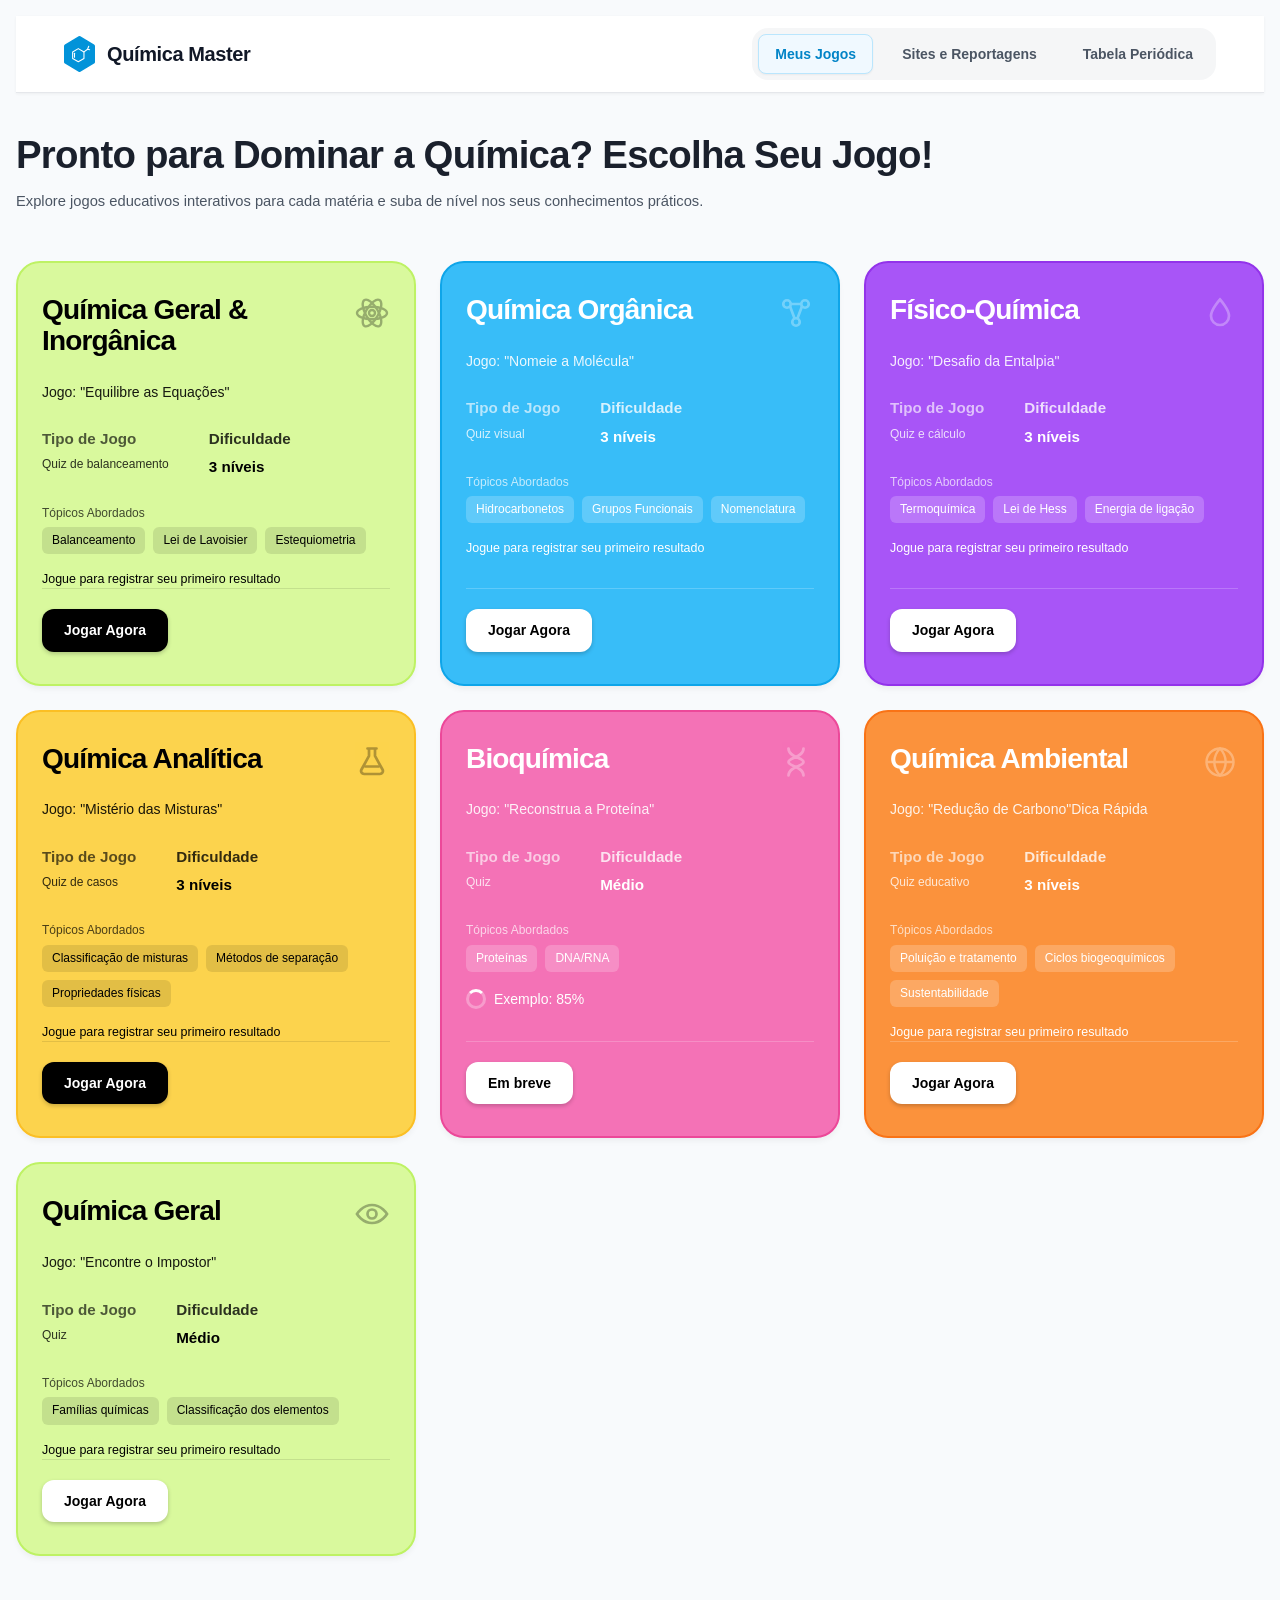
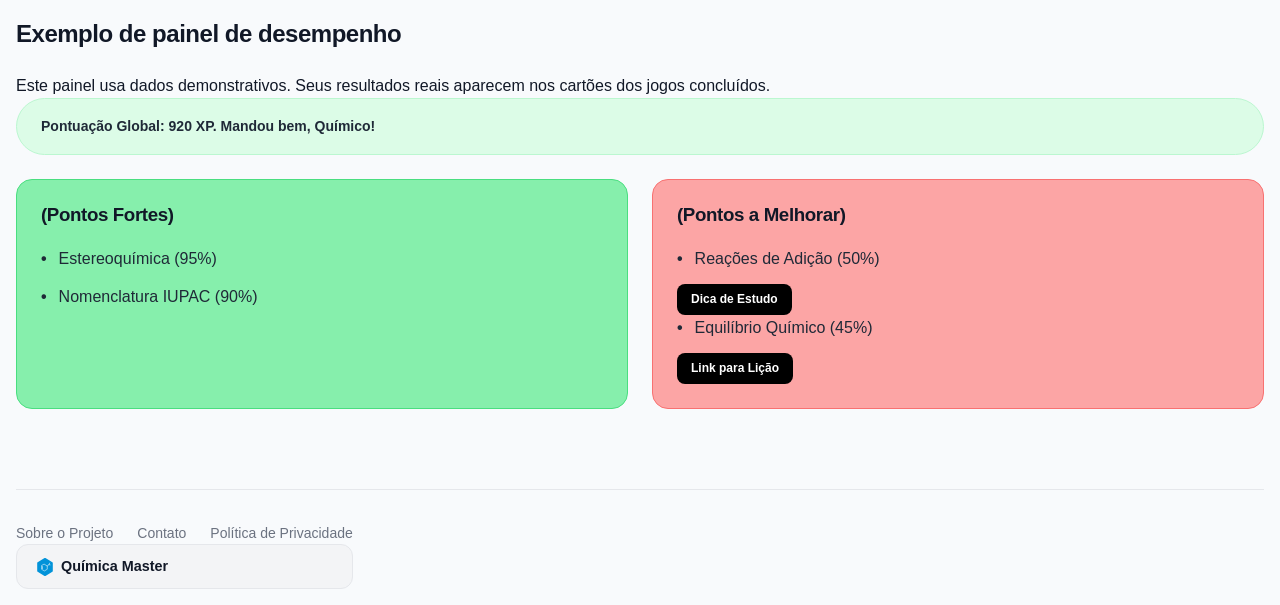
==== commit a9823e96: "Atualizações do projeto, feito os dois jogos: Química Inorganica e Quimica Analitica" ====
--- a/index.html
+++ b/index.html
@@ -31,11 +31,12 @@
   <script src="scripts/application/services.js"></script>
   <script src="scripts/application/progresso.js"></script>
   <script src="scripts/games/impostor.js"></script>
+  <script src="scripts/games/quiz-base.js"></script>
   <script src="scripts/games/balanceamento.js"></script>
-  <script src="scripts/games/quiz-base.js"></script>
   <script src="scripts/games/nomeie-molecula.js"></script>
   <script src="scripts/games/desafio-entalpia.js"></script>
   <script src="scripts/games/quimica-ambiental.js"></script>
+  <script src="scripts/games/misterio-misturas.js"></script>
   <script src="scripts/presentation/router.js"></script>
   <script src="scripts/presentation/views.js"></script>
   <script src="scripts/main.js"></script>
--- a/styles/games.css
+++ b/styles/games.css
@@ -1,4 +1,7 @@
-/* Jogos educativos — estilos isolados da navegação e do catálogo. */
+/* ==========================================================================
+   Jogos Educativos de Química - Estilos Base e Módulos Integrados
+   ========================================================================== */
+
 .qm-jogo {
   --qm-cor: #3fbdfc;
   --qm-acao: #0369a1;
@@ -18,6 +21,14 @@
   overflow-wrap: break-word;
 }
 
+.qm-jogo.qm-tema-ambiental {
+  --qm-cor: #ff9800;
+  --qm-acao: #b45309;
+  --qm-acao-hover: #92400e;
+  --qm-fundo-tema: #fff7ed;
+  --qm-borda-tema: #fed7aa;
+}
+
 .qm-jogo.qm-tema-entalpia {
   --qm-cor: #9b51e0;
   --qm-acao: #6d28d9;
@@ -26,6 +37,22 @@
   --qm-borda-tema: #e9d5ff;
 }
 
+.qm-jogo.qm-tema-balanceamento {
+  --qm-cor: #d5f583;
+  --qm-acao: #4d7c0f;
+  --qm-acao-hover: #3f6212;
+  --qm-fundo-tema: #f7fee7;
+  --qm-borda-tema: #d9f99d;
+}
+
+.qm-jogo.qm-tema-misturas {
+  --qm-cor: #fdd835;
+  --qm-acao: #a16207;
+  --qm-acao-hover: #854d0e;
+  --qm-fundo-tema: #fefce8;
+  --qm-borda-tema: #fef08a;
+}
+
 .qm-jogo *,
 .qm-jogo *::before,
 .qm-jogo *::after {
@@ -35,6 +62,7 @@
 .qm-jogo [hidden] { display: none !important; }
 .qm-jogo .qm-estado-opcao { display: block; margin-top: 4px; }
 .qm-jogo .qm-dados-energia { display: none; }
+
 @media (max-width: 600px) {
   .qm-jogo .qm-dados-energia {
     display: flex;
@@ -46,6 +74,7 @@
     text-align: center;
   }
 }
+
 .qm-jogo :where(h1, h2, h3, h4) {
   color: var(--qm-tinta);
   font-family: var(--fonte-display, system-ui, sans-serif);
@@ -65,6 +94,7 @@
 .qm-jogo :where(p + p) { margin-top: 10px; }
 .qm-jogo :where(sub, sup) { line-height: 0; }
 
+/* Navegação e Cabeçalhos */
 .qm-jogo .qm-voltar {
   display: inline-flex;
   align-items: center;
@@ -133,6 +163,8 @@
 }
 .qm-jogo .qm-marca sub { font-size: 0.55em; transform: translateY(0.35em); }
 .qm-jogo .qm-sessao { min-width: 0; }
+
+/* Início e Painéis */
 .qm-jogo .qm-inicio-grid {
   display: grid;
   grid-template-columns: minmax(0, 1.45fr) minmax(0, 1fr);
@@ -162,6 +194,8 @@
 }
 .qm-jogo .qm-subtitulo { margin: 0 0 12px; font-size: 1.45rem; }
 .qm-jogo .qm-texto-suave { color: var(--qm-suave); font-size: 0.9rem; }
+
+/* Seleção de Níveis */
 .qm-jogo .qm-niveis {
   display: grid;
   grid-template-columns: repeat(auto-fit, minmax(155px, 1fr));
@@ -192,6 +226,8 @@
   background: var(--qm-fundo-tema);
 }
 .qm-jogo .qm-nivel[aria-pressed="true"] strong { color: var(--qm-acao); }
+
+/* Regras e Ações */
 .qm-jogo .qm-regras { margin: 20px 0; }
 .qm-jogo .qm-regras ol,
 .qm-jogo ol.qm-regras { padding-left: 22px; }
@@ -273,7 +309,7 @@
 .qm-jogo .qm-fontes ul { margin: 6px 0 6px; padding-left: 22px; }
 .qm-jogo .qm-fontes li { margin-bottom: 9px; }
 
-/* Partida: progresso, estrutura química e respostas. */
+/* Status da Partida */
 .qm-jogo .qm-status {
   display: grid;
   grid-template-columns: repeat(auto-fit, minmax(105px, 1fr));
@@ -350,6 +386,8 @@
 }
 .qm-jogo .qm-formula { margin: 12px 0; }
 .qm-jogo .qm-legenda { margin-top: 12px; color: var(--qm-suave); font-size: 0.83rem; line-height: 1.6; }
+
+/* Tabelas e Alternativas de Escolha Única */
 .qm-jogo .qm-tabela-dados {
   width: 100%;
   max-width: 600px;
@@ -365,6 +403,7 @@
 .qm-jogo .qm-tabela-dados th { color: var(--qm-tinta); font-weight: 650; }
 .qm-jogo .qm-tabela-dados th:last-child,
 .qm-jogo .qm-tabela-dados td:last-child { text-align: right; font-variant-numeric: tabular-nums; }
+
 .qm-jogo .qm-alternativas { display: grid; grid-template-columns: repeat(2, minmax(0, 1fr)); gap: 12px; margin-top: 22px; }
 .qm-jogo .qm-alternativa {
   display: grid;
@@ -409,7 +448,8 @@
 .qm-jogo .qm-alternativa.qm-correta .qm-letra { border-color: #15803d; background: #15803d; color: #fff; }
 .qm-jogo .qm-alternativa.qm-incorreta { border-color: #b91c1c; background: #fef2f2; color: #7f1d1d; }
 .qm-jogo .qm-alternativa.qm-incorreta .qm-letra { border-color: #b91c1c; background: #b91c1c; color: #fff; }
-.qm-jogo .qm-estado-opcao { grid-column: 2; font-size: 0.75rem; font-weight: 650; }
+
+/* Inputs Numéricos Gerais */
 .qm-jogo .qm-form-resposta { margin-top: 22px; }
 .qm-jogo .qm-campo-numero {
   display: flex;
@@ -466,6 +506,8 @@
 .qm-jogo .qm-unidade { color: var(--qm-suave); font-size: 0.9rem; }
 .qm-jogo .qm-entrada-numero .qm-unidade { flex: 0 0 auto; }
 .qm-jogo .qm-erro { margin-top: 10px; color: #b91c1c; font-size: 0.88rem; font-weight: 550; }
+
+/* Dicas e Feedback */
 .qm-jogo .qm-dica-botao {
   display: inline-flex;
   align-items: center;
@@ -507,6 +549,7 @@
 .qm-jogo .qm-feedback h3 { margin: 0 0 8px; color: inherit; font-size: 1.12rem; }
 .qm-jogo .qm-feedback-acerto { border-color: #86c99e; background: #f0fdf4; color: #14532d; }
 .qm-jogo .qm-feedback-erro { border-color: #e6a2a2; background: #fff5f5; color: #7f1d1d; }
+
 .qm-jogo .qm-aviso-saida {
   margin: 16px 0;
   padding: 20px;
@@ -528,7 +571,141 @@
 }
 .qm-jogo .qm-rodape-partida .qm-acoes { margin-top: 0; }
 
-/* Resultado e revisão: o conteúdo continua acessível por teclado. */
+/* ==========================================================================
+   Módulo: Equilibre as Equações (.qm-equacao-exibicao, .qm-input-coeficiente, etc.)
+   ========================================================================== */
+
+.qm-jogo .qm-equacao-exibicao {
+  display: flex;
+  align-items: center;
+  justify-content: center;
+  flex-wrap: wrap;
+  gap: 10px 14px;
+  margin: 20px 0;
+  padding: 20px;
+  border: 1px solid var(--qm-borda-tema);
+  border-radius: 16px;
+  background: var(--qm-fundo-tema);
+  font-size: clamp(1.2rem, 3vw, 1.6rem);
+  font-weight: 600;
+}
+
+.qm-jogo .qm-input-coeficiente {
+  width: 52px;
+  height: 48px;
+  padding: 4px;
+  border: 2px solid var(--qm-borda);
+  border-radius: 10px;
+  background: #fff;
+  color: var(--qm-tinta);
+  font-size: 1.25rem;
+  font-weight: 700;
+  text-align: center;
+  transition: border-color 150ms ease, box-shadow 150ms ease;
+}
+
+.qm-jogo .qm-input-coeficiente:focus {
+  outline: none;
+  border-color: var(--qm-acao);
+  box-shadow: 0 0 0 3px rgba(3, 105, 161, 0.15);
+}
+
+.qm-jogo .qm-contador-atomos {
+  display: grid;
+  grid-template-columns: 1fr 1fr;
+  gap: 16px;
+  margin-top: 20px;
+  padding: 16px 20px;
+  border: 1px solid var(--qm-borda);
+  border-radius: 14px;
+  background: #fff;
+}
+
+.qm-jogo .qm-contador-coluna h4 {
+  margin: 0 0 8px;
+  color: var(--qm-suave);
+  font-size: 0.78rem;
+  font-weight: 700;
+  text-transform: uppercase;
+  letter-spacing: 0.05em;
+}
+
+.qm-jogo .qm-item-atomo {
+  display: flex;
+  justify-content: space-between;
+  padding: 6px 0;
+  border-bottom: 1px dashed var(--qm-borda);
+  font-size: 0.92rem;
+  font-weight: 550;
+}
+
+.qm-jogo .qm-item-atomo:last-child {
+  border-bottom: none;
+}
+
+.qm-jogo .qm-item-atomo.qm-balanceado { color: #15803d; }
+.qm-jogo .qm-item-atomo.qm-desbalanceado { color: #b45309; }
+
+.qm-jogo .qm-termo { display: inline-flex; align-items: center; gap: 8px; }
+.qm-jogo .qm-coef { display: flex; flex-direction: column; align-items: center; gap: 2px; }
+.qm-jogo .qm-coef-botao {
+  width: 38px;
+  min-height: 30px;
+  padding: 0;
+  border: 1px solid #94a3b8;
+  border-radius: 8px;
+  background: #f8fafc;
+  color: var(--qm-acao);
+  font-family: system-ui, sans-serif;
+  font-size: 1.1rem;
+  font-weight: 700;
+  line-height: 1;
+  cursor: pointer;
+}
+.qm-jogo .qm-coef-botao:hover:not(:disabled) { border-color: var(--qm-acao); background: var(--qm-fundo-tema); }
+.qm-jogo .qm-coef-botao:focus-visible { outline: 3px solid var(--qm-acao); outline-offset: 2px; }
+.qm-jogo .qm-coef-botao:disabled { color: #64748b; cursor: default; }
+.qm-jogo .qm-coef-valor { min-width: 28px; color: var(--qm-tinta); font-size: 1.35rem; font-weight: 700; text-align: center; }
+.qm-jogo .qm-formula-quimica { color: var(--qm-tinta); font-size: clamp(1.15rem, 3vw, 1.6rem); font-weight: 600; white-space: nowrap; }
+.qm-jogo .qm-operador,
+.qm-jogo .qm-seta { color: var(--qm-acao); font-weight: 700; }
+.qm-jogo .qm-seta { margin: 0 8px; font-size: 1.6rem; }
+.qm-jogo .qm-item-atomo small { font-weight: 500; }
+
+/* ==========================================================================
+   Módulo: Mistério das Misturas (.qm-cartao-mistura, .qm-componente-tag)
+   ========================================================================== */
+
+.qm-jogo .qm-cartao-mistura {
+  text-align: center;
+  padding: 24px;
+  border: 1px solid var(--qm-borda-tema);
+  border-radius: 18px;
+  background: var(--qm-fundo-tema);
+  margin-bottom: 20px;
+}
+
+.qm-jogo .qm-visual .qm-cartao-mistura { margin: 0; padding: 0; border: 0; background: transparent; }
+.qm-jogo .qm-cartao-mistura h3 {
+  margin: 0 0 8px;
+  font-size: 1.5rem;
+}
+
+.qm-jogo .qm-componente-tag {
+  display: inline-block;
+  padding: 6px 14px;
+  border-radius: 20px;
+  background: #fff;
+  border: 1px solid var(--qm-borda-tema);
+  color: var(--qm-acao);
+  font-size: 0.85rem;
+  font-weight: 650;
+}
+
+/* ==========================================================================
+   Resultado e Revisão
+   ========================================================================== */
+
 .qm-jogo .qm-resultados-cabecalho { max-width: 650px; margin: 0 auto 24px; text-align: center; }
 .qm-jogo .qm-resultados-cabecalho h2 { margin-bottom: 12px; font-size: clamp(1.65rem, 3vw, 2.25rem); }
 .qm-jogo .qm-resultado-numero {
@@ -606,6 +783,10 @@
 
 /* Única exceção ao escopo: a pontuação real nos cartões do catálogo. */
 .qm-pontuacao-real { font-size: 0.78rem; line-height: 1.45; font-variant-numeric: tabular-nums; }
+
+/* ==========================================================================
+   Responsividade & Media Queries
+   ========================================================================== */
 
 @media (max-width: 800px) {
   .qm-jogo .qm-inicio-grid { grid-template-columns: minmax(0, 1fr); }
@@ -644,6 +825,7 @@
   .qm-jogo .qm-metrica { flex-direction: row; align-items: center; justify-content: space-between; min-height: 66px; padding: 16px; gap: 12px; text-align: left; }
   .qm-jogo .qm-metrica strong { font-size: 1.3rem; text-align: right; }
   .qm-jogo .qm-revisao-item { padding: 0 14px; }
+  .qm-jogo .qm-contador-atomos { grid-template-columns: 1fr; }
 }
 
 @media (prefers-reduced-motion: reduce) {
@@ -654,4 +836,4 @@
     transition: none !important;
     scroll-behavior: auto !important;
   }
-}
+}
